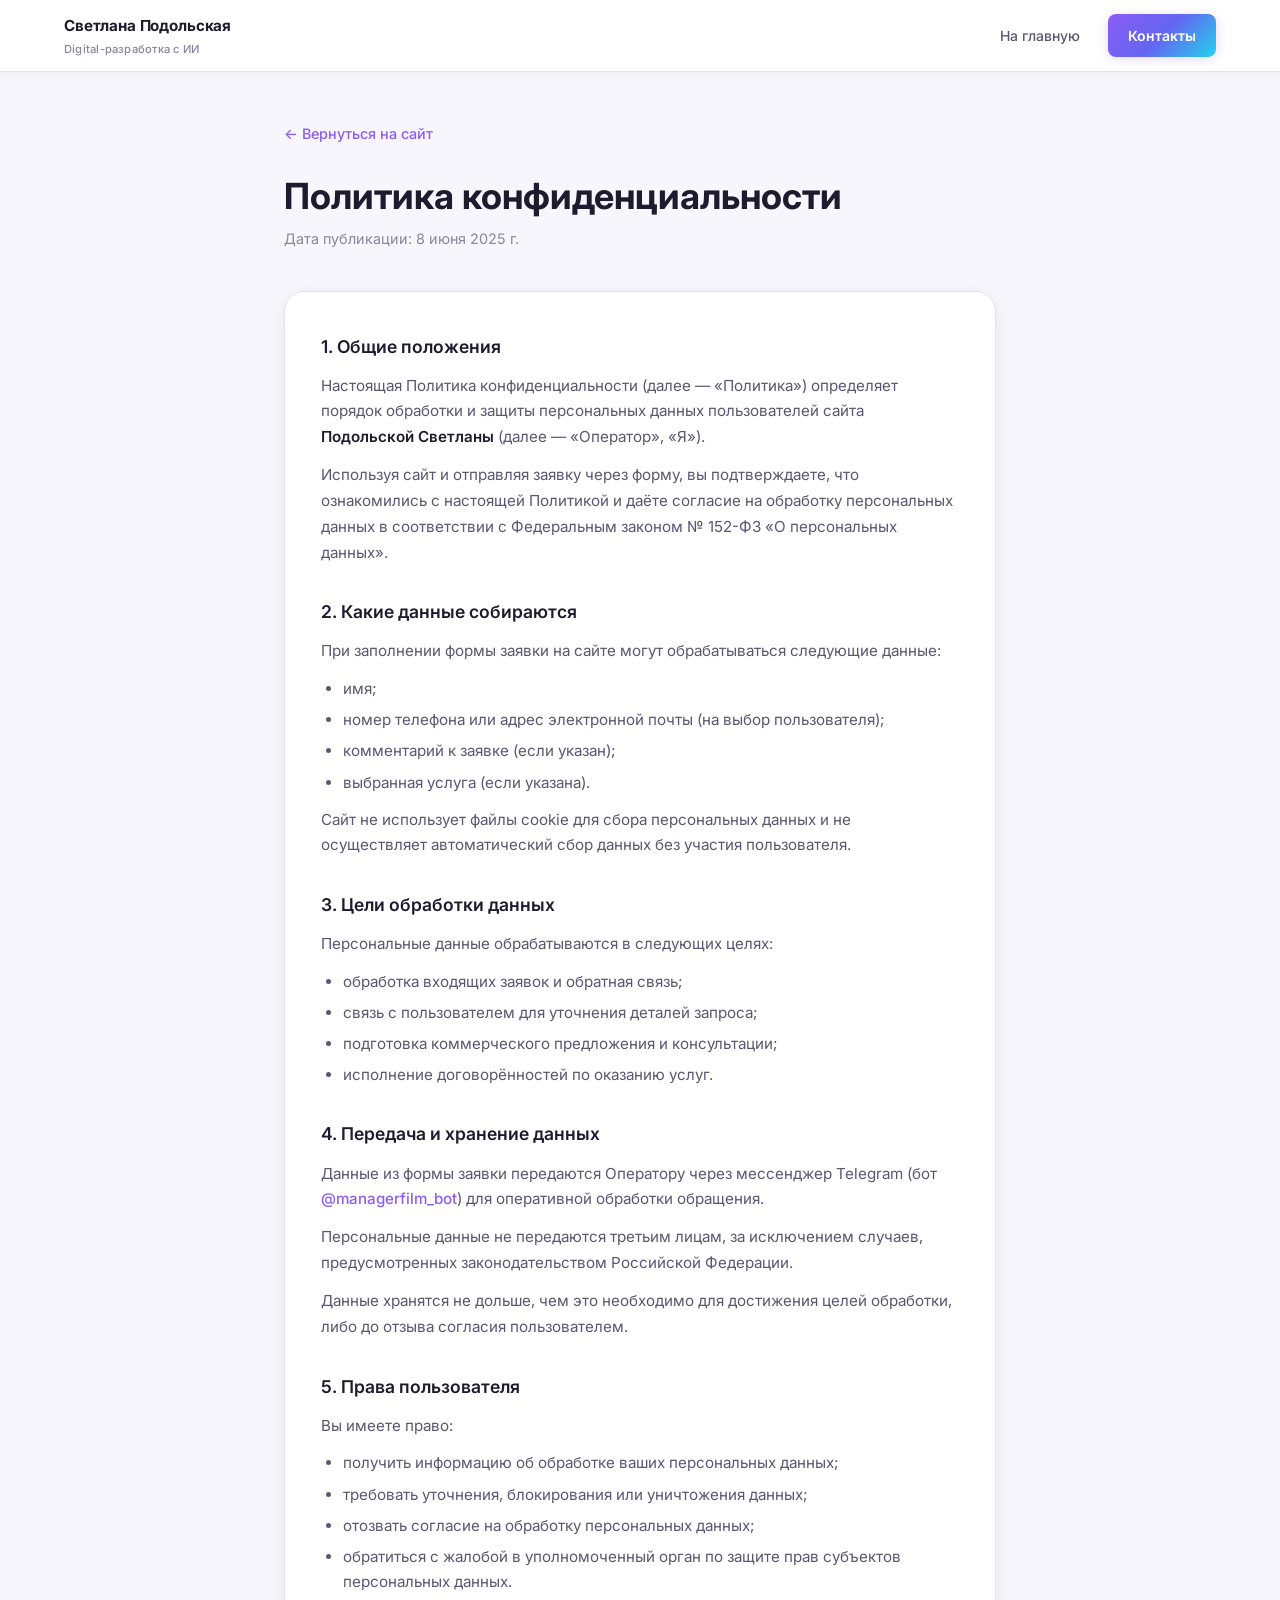
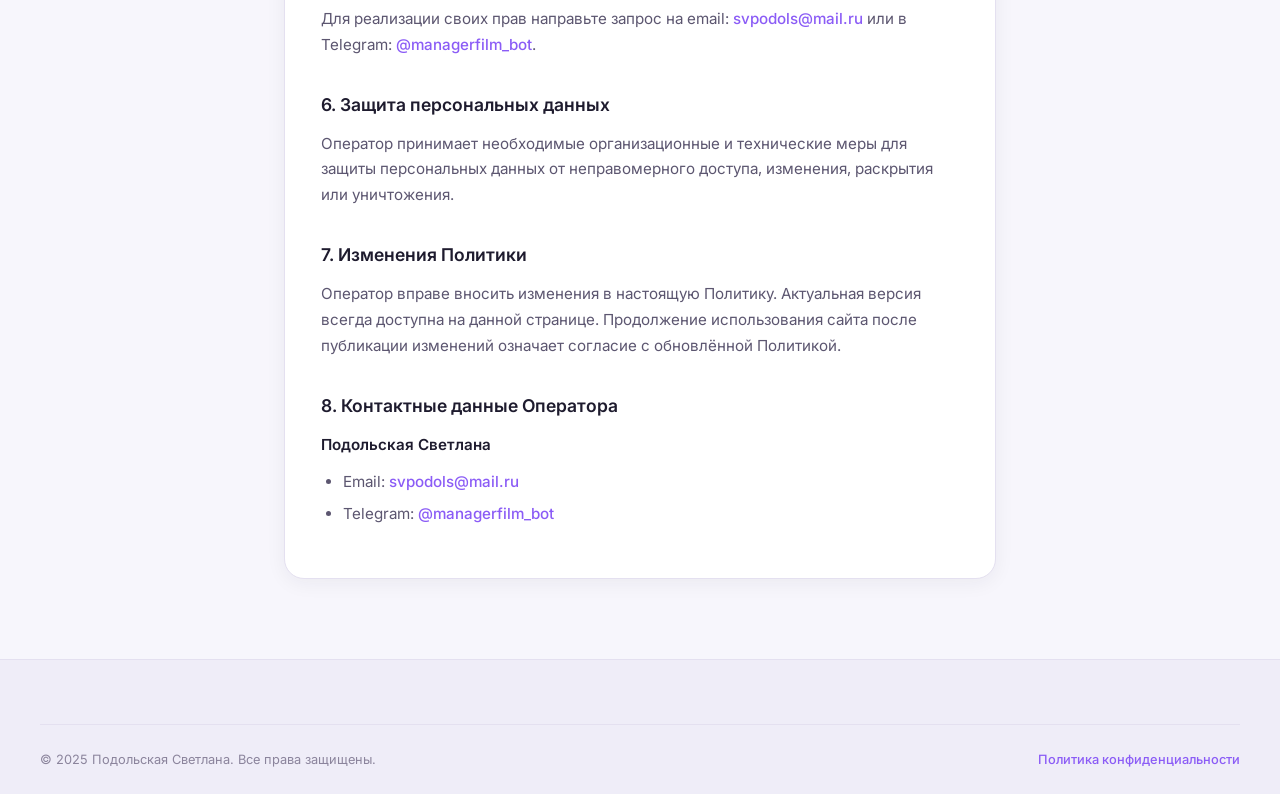
==== privacy.html @ efb9f247 "политика конфиденциальности" ====
<!DOCTYPE html>
<html lang="ru">
<head>
  <meta charset="UTF-8">
  <meta name="viewport" content="width=device-width, initial-scale=1.0">
  <meta name="description" content="Политика конфиденциальности — Подольская Светлана">
  <title>Политика конфиденциальности — Светлана Подольская</title>
  <link rel="preconnect" href="https://fonts.googleapis.com">
  <link rel="preconnect" href="https://fonts.gstatic.com" crossorigin>
  <link href="https://fonts.googleapis.com/css2?family=Inter:wght@400;500;600;700&display=swap" rel="stylesheet">
  <link rel="stylesheet" href="styles.css">
</head>
<body>

  <header class="header">
    <div class="container header__inner">
      <a href="index.html" class="logo">
        <span class="logo__name">Светлана Подольская</span>
        <span class="logo__role">Digital-разработка с ИИ</span>
      </a>
      <nav class="nav">
        <a href="index.html" class="nav__link">На главную</a>
        <a href="index.html#contact" class="nav__link nav__link--cta">Контакты</a>
      </nav>
    </div>
  </header>

  <main class="legal">
    <div class="container legal__inner">
      <a href="index.html" class="legal__back">← Вернуться на сайт</a>

      <h1 class="legal__title">Политика конфиденциальности</h1>
      <p class="legal__updated">Дата публикации: 8 июня 2025 г.</p>

      <div class="legal__content">
        <section class="legal__section">
          <h2>1. Общие положения</h2>
          <p>
            Настоящая Политика конфиденциальности (далее — «Политика») определяет порядок обработки
            и защиты персональных данных пользователей сайта <strong>Подольской Светланы</strong>
            (далее — «Оператор», «Я»).
          </p>
          <p>
            Используя сайт и отправляя заявку через форму, вы подтверждаете, что ознакомились
            с настоящей Политикой и даёте согласие на обработку персональных данных
            в соответствии с Федеральным законом № 152-ФЗ «О персональных данных».
          </p>
        </section>

        <section class="legal__section">
          <h2>2. Какие данные собираются</h2>
          <p>При заполнении формы заявки на сайте могут обрабатываться следующие данные:</p>
          <ul>
            <li>имя;</li>
            <li>номер телефона или адрес электронной почты (на выбор пользователя);</li>
            <li>комментарий к заявке (если указан);</li>
            <li>выбранная услуга (если указана).</li>
          </ul>
          <p>
            Сайт не использует файлы cookie для сбора персональных данных и не осуществляет
            автоматический сбор данных без участия пользователя.
          </p>
        </section>

        <section class="legal__section">
          <h2>3. Цели обработки данных</h2>
          <p>Персональные данные обрабатываются в следующих целях:</p>
          <ul>
            <li>обработка входящих заявок и обратная связь;</li>
            <li>связь с пользователем для уточнения деталей запроса;</li>
            <li>подготовка коммерческого предложения и консультации;</li>
            <li>исполнение договорённостей по оказанию услуг.</li>
          </ul>
        </section>

        <section class="legal__section">
          <h2>4. Передача и хранение данных</h2>
          <p>
            Данные из формы заявки передаются Оператору через мессенджер Telegram
            (бот <a href="https://t.me/managerfilm_bot" target="_blank" rel="noopener">@managerfilm_bot</a>)
            для оперативной обработки обращения.
          </p>
          <p>
            Персональные данные не передаются третьим лицам, за исключением случаев,
            предусмотренных законодательством Российской Федерации.
          </p>
          <p>
            Данные хранятся не дольше, чем это необходимо для достижения целей обработки,
            либо до отзыва согласия пользователем.
          </p>
        </section>

        <section class="legal__section">
          <h2>5. Права пользователя</h2>
          <p>Вы имеете право:</p>
          <ul>
            <li>получить информацию об обработке ваших персональных данных;</li>
            <li>требовать уточнения, блокирования или уничтожения данных;</li>
            <li>отозвать согласие на обработку персональных данных;</li>
            <li>обратиться с жалобой в уполномоченный орган по защите прав субъектов персональных данных.</li>
          </ul>
          <p>
            Для реализации своих прав направьте запрос на email:
            <a href="mailto:svpodols@mail.ru">svpodols@mail.ru</a>
            или в Telegram: <a href="https://t.me/managerfilm_bot" target="_blank" rel="noopener">@managerfilm_bot</a>.
          </p>
        </section>

        <section class="legal__section">
          <h2>6. Защита персональных данных</h2>
          <p>
            Оператор принимает необходимые организационные и технические меры для защиты
            персональных данных от неправомерного доступа, изменения, раскрытия или уничтожения.
          </p>
        </section>

        <section class="legal__section">
          <h2>7. Изменения Политики</h2>
          <p>
            Оператор вправе вносить изменения в настоящую Политику. Актуальная версия
            всегда доступна на данной странице. Продолжение использования сайта после
            публикации изменений означает согласие с обновлённой Политикой.
          </p>
        </section>

        <section class="legal__section">
          <h2>8. Контактные данные Оператора</h2>
          <p><strong>Подольская Светлана</strong></p>
          <ul>
            <li>Email: <a href="mailto:svpodols@mail.ru">svpodols@mail.ru</a></li>
            <li>Telegram: <a href="https://t.me/managerfilm_bot" target="_blank" rel="noopener">@managerfilm_bot</a></li>
          </ul>
        </section>
      </div>
    </div>
  </main>

  <footer class="footer">
    <div class="container footer__bottom">
      <p class="footer__copy">© 2025 Подольская Светлана. Все права защищены.</p>
      <a href="privacy.html" class="footer__legal-link">Политика конфиденциальности</a>
    </div>
  </footer>

</body>
</html>
---- styles.css ----
/* ===== Variables — светлая AI-тема ===== */
:root {
  --color-bg: #f7f6fc;
  --color-bg-alt: #efedf8;
  --color-surface: #ffffff;
  --color-surface-hover: #f5f3ff;
  --color-border: #e4e0f0;
  --color-border-accent: rgba(139, 92, 246, 0.35);

  --color-text: #1e1b2e;
  --color-text-muted: #5c5670;
  --color-text-dim: #8b849c;

  --color-accent: #7c3aed;
  --color-accent-light: #8b5cf6;
  --color-accent-glow: rgba(124, 58, 237, 0.2);
  --color-cyan: #0891b2;
  --color-cyan-glow: rgba(8, 145, 178, 0.12);

  --gradient-primary: linear-gradient(135deg, #8b5cf6 0%, #6366f1 50%, #22d3ee 100%);
  --gradient-text: linear-gradient(135deg, #7c3aed 0%, #6366f1 50%, #0891b2 100%);
  --gradient-surface: linear-gradient(135deg, rgba(139, 92, 246, 0.06) 0%, rgba(34, 211, 238, 0.04) 100%);

  --font-sans: 'Inter', system-ui, -apple-system, sans-serif;

  --radius-sm: 8px;
  --radius-md: 12px;
  --radius-lg: 20px;
  --radius-xl: 24px;

  --shadow-glow: 0 8px 32px rgba(124, 58, 237, 0.1);
  --shadow-card: 0 4px 20px rgba(30, 27, 46, 0.06);

  --transition: 0.25s ease;
  --header-h: 72px;
}

/* ===== Reset ===== */
*,
*::before,
*::after {
  box-sizing: border-box;
  margin: 0;
  padding: 0;
}

html {
  scroll-behavior: smooth;
}

body {
  font-family: var(--font-sans);
  font-size: 16px;
  line-height: 1.65;
  color: var(--color-text);
  background-color: var(--color-bg);
  -webkit-font-smoothing: antialiased;
}

a {
  color: inherit;
  text-decoration: none;
}

ul, ol {
  list-style: none;
}

strong {
  font-weight: 600;
  color: var(--color-text);
}

img {
  max-width: 100%;
  display: block;
}

.container {
  width: 100%;
  max-width: 1200px;
  margin: 0 auto;
  padding: 0 24px;
}

/* ===== Utilities ===== */
.gradient-text {
  background: var(--gradient-text);
  -webkit-background-clip: text;
  -webkit-text-fill-color: transparent;
  background-clip: text;
}

.section__cta-center {
  text-align: center;
  margin-top: 40px;
}

/* ===== Typography ===== */
.section__label {
  display: inline-block;
  font-size: 0.75rem;
  font-weight: 600;
  letter-spacing: 0.1em;
  text-transform: uppercase;
  color: var(--color-accent-light);
  margin-bottom: 12px;
}

.section__title {
  font-size: clamp(1.75rem, 4vw, 2.5rem);
  font-weight: 700;
  line-height: 1.2;
  letter-spacing: -0.02em;
  color: var(--color-text);
  margin-bottom: 16px;
}

.section__subtitle {
  font-size: 1.05rem;
  color: var(--color-text-muted);
  max-width: 600px;
  line-height: 1.7;
}

.section__header {
  margin-bottom: 56px;
}

.section__header--center {
  text-align: center;
}

.section__header--center .section__subtitle {
  margin: 0 auto;
}

.section {
  padding: 100px 0;
  position: relative;
}

/* ===== Buttons ===== */
.btn {
  display: inline-flex;
  align-items: center;
  justify-content: center;
  padding: 14px 28px;
  font-size: 0.95rem;
  font-weight: 600;
  border-radius: var(--radius-sm);
  border: 1px solid transparent;
  cursor: pointer;
  transition: all var(--transition);
  white-space: nowrap;
}

.btn--primary {
  background: var(--gradient-primary);
  color: #fff;
  border-color: transparent;
  box-shadow: 0 4px 20px var(--color-accent-glow);
}

.btn--primary:hover {
  transform: translateY(-2px);
  box-shadow: 0 8px 32px var(--color-accent-glow);
}

.btn--ghost {
  background: var(--color-surface);
  color: var(--color-text);
  border-color: var(--color-border);
}

.btn--ghost:hover {
  border-color: var(--color-accent);
  color: var(--color-accent-light);
  background: var(--color-surface-hover);
}

.btn--outline {
  background: transparent;
  color: var(--color-accent-light);
  border-color: var(--color-border-accent);
}

.btn--outline:hover {
  background: rgba(139, 92, 246, 0.1);
  border-color: var(--color-accent);
}

.btn--sm {
  padding: 10px 20px;
  font-size: 0.875rem;
}

.btn--full {
  width: 100%;
  margin-top: 20px;
}

/* ===== Header ===== */
.header {
  position: fixed;
  top: 0;
  left: 0;
  right: 0;
  z-index: 100;
  height: var(--header-h);
  background: rgba(255, 255, 255, 0.92);
  backdrop-filter: blur(16px);
  border-bottom: 1px solid var(--color-border);
  box-shadow: 0 1px 12px rgba(30, 27, 46, 0.04);
}

.header__inner {
  display: flex;
  align-items: center;
  justify-content: space-between;
  height: 100%;
}

.logo {
  display: flex;
  flex-direction: column;
  gap: 2px;
}

.logo__name {
  font-size: 0.95rem;
  font-weight: 700;
  color: var(--color-text);
  letter-spacing: -0.01em;
}

.logo__role {
  font-size: 0.7rem;
  font-weight: 500;
  color: var(--color-text-dim);
  letter-spacing: 0.02em;
}

.nav {
  display: flex;
  align-items: center;
  gap: 28px;
}

.nav__link {
  font-size: 0.875rem;
  font-weight: 500;
  color: var(--color-text-muted);
  transition: color var(--transition);
}

.nav__link:hover {
  color: var(--color-text);
}

.nav__link--cta {
  padding: 10px 20px;
  background: var(--gradient-primary);
  color: #fff !important;
  border-radius: var(--radius-sm);
  font-weight: 600;
  box-shadow: 0 2px 12px var(--color-accent-glow);
}

.nav__link--cta:hover {
  transform: translateY(-1px);
  box-shadow: 0 4px 20px var(--color-accent-glow);
}

.burger {
  display: none;
  flex-direction: column;
  gap: 5px;
  background: none;
  border: none;
  cursor: pointer;
  padding: 4px;
}

.burger span {
  display: block;
  width: 22px;
  height: 2px;
  background-color: var(--color-text);
  border-radius: 2px;
}

/* ===== Hero ===== */
.hero {
  padding: calc(var(--header-h) + 80px) 0 48px;
  position: relative;
  overflow: hidden;
}

.hero__glow {
  position: absolute;
  border-radius: 50%;
  filter: blur(100px);
  pointer-events: none;
}

.hero__glow--1 {
  width: 500px;
  height: 500px;
  background: var(--color-accent-glow);
  top: -100px;
  right: -100px;
  opacity: 0.35;
}

.hero__glow--2 {
  width: 400px;
  height: 400px;
  background: var(--color-cyan-glow);
  bottom: 0;
  left: -150px;
  opacity: 0.25;
}

.hero__inner {
  display: grid;
  grid-template-columns: 1.1fr 0.9fr;
  gap: 64px;
  align-items: center;
  position: relative;
  z-index: 1;
}

.hero__badge {
  display: inline-block;
  padding: 6px 16px;
  background: rgba(139, 92, 246, 0.1);
  border: 1px solid var(--color-border-accent);
  color: var(--color-accent-light);
  font-size: 0.8rem;
  font-weight: 600;
  letter-spacing: 0.04em;
  border-radius: 100px;
  margin-bottom: 28px;
}

.hero__title {
  font-size: clamp(2rem, 5vw, 3rem);
  font-weight: 800;
  line-height: 1.15;
  letter-spacing: -0.03em;
  margin-bottom: 24px;
}

.hero__text {
  font-size: 1.05rem;
  color: var(--color-text-muted);
  margin-bottom: 16px;
  max-width: 540px;
  line-height: 1.7;
}

.hero__sub {
  font-size: 0.95rem;
  color: var(--color-text-dim);
  margin-bottom: 36px;
  max-width: 520px;
  line-height: 1.7;
}

.hero__actions {
  display: flex;
  flex-wrap: wrap;
  gap: 14px;
  margin-bottom: 48px;
}

.hero__stats {
  display: flex;
  gap: 40px;
  flex-wrap: wrap;
}

.stat__num {
  display: block;
  font-size: 1.75rem;
  font-weight: 800;
  letter-spacing: -0.02em;
  background: var(--gradient-text);
  -webkit-background-clip: text;
  -webkit-text-fill-color: transparent;
  background-clip: text;
  line-height: 1.2;
}

.stat__label {
  display: block;
  font-size: 0.8rem;
  color: var(--color-text-dim);
  margin-top: 4px;
}

/* AI Card */
.hero__visual {
  display: flex;
  justify-content: center;
}

.ai-card {
  width: 100%;
  max-width: 380px;
  background: var(--color-surface);
  border: 1px solid var(--color-border);
  border-radius: var(--radius-xl);
  padding: 24px;
  box-shadow: var(--shadow-glow), var(--shadow-card);
  backdrop-filter: blur(12px);
}

.ai-card__header {
  display: flex;
  align-items: center;
  gap: 10px;
  margin-bottom: 20px;
  font-size: 0.75rem;
  color: var(--color-text-dim);
}

.ai-card__dot {
  width: 8px;
  height: 8px;
  background: #22c55e;
  border-radius: 50%;
  box-shadow: 0 0 8px rgba(34, 197, 94, 0.6);
  flex-shrink: 0;
}

.ai-card__status {
  color: var(--color-cyan);
  font-weight: 500;
}

.ai-card__version {
  margin-left: auto;
  font-family: monospace;
}

.ai-card__grid {
  display: grid;
  grid-template-columns: 1fr 1fr;
  gap: 12px;
}

.ai-chip {
  background: rgba(139, 92, 246, 0.06);
  border: 1px solid var(--color-border);
  border-radius: var(--radius-md);
  padding: 14px;
  transition: border-color var(--transition);
}

.ai-chip:hover {
  border-color: var(--color-border-accent);
}

.ai-chip__label {
  display: block;
  font-size: 0.7rem;
  font-weight: 600;
  color: var(--color-accent-light);
  text-transform: uppercase;
  letter-spacing: 0.05em;
  margin-bottom: 4px;
}

.ai-chip__value {
  display: block;
  font-size: 0.85rem;
  color: var(--color-text-muted);
}

/* Trust bar */
.trust-bar {
  display: flex;
  flex-wrap: wrap;
  justify-content: center;
  gap: 12px 24px;
  margin-top: 64px;
  padding: 20px 0;
  border-top: 1px solid var(--color-border);
  position: relative;
  z-index: 1;
}

.trust-bar__item {
  font-size: 0.85rem;
  font-weight: 500;
  color: var(--color-text-dim);
  padding-left: 18px;
  position: relative;
}

.trust-bar__item::before {
  content: '✓';
  position: absolute;
  left: 0;
  color: var(--color-accent-light);
  font-size: 0.75rem;
}

/* ===== Services ===== */
.services {
  background: var(--color-bg-alt);
}

.services__grid {
  display: grid;
  grid-template-columns: repeat(3, 1fr);
  gap: 20px;
}

.service-card {
  background: var(--color-surface);
  border: 1px solid var(--color-border);
  border-radius: var(--radius-lg);
  padding: 28px;
  transition: all var(--transition);
}

.service-card:hover {
  background: var(--color-surface-hover);
  border-color: var(--color-border-accent);
  transform: translateY(-4px);
  box-shadow: var(--shadow-glow);
}

.service-card__icon {
  width: 44px;
  height: 44px;
  display: flex;
  align-items: center;
  justify-content: center;
  background: rgba(139, 92, 246, 0.1);
  border-radius: var(--radius-sm);
  color: var(--color-accent-light);
  margin-bottom: 18px;
}

.service-card__title {
  font-size: 1.05rem;
  font-weight: 600;
  margin-bottom: 10px;
}

.service-card__text {
  font-size: 0.9rem;
  color: var(--color-text-muted);
  line-height: 1.65;
  margin-bottom: 16px;
}

.service-card__link {
  font-size: 0.875rem;
  font-weight: 600;
  color: var(--color-accent-light);
  transition: color var(--transition);
}

.service-card__link:hover {
  color: var(--color-cyan);
}

/* ===== Audience ===== */
.audience__grid {
  display: grid;
  grid-template-columns: repeat(2, 1fr);
  gap: 20px;
  margin-bottom: 40px;
}

.audience-card {
  background: var(--color-surface);
  border: 1px solid var(--color-border);
  border-radius: var(--radius-lg);
  padding: 28px;
  transition: border-color var(--transition);
}

.audience-card:hover {
  border-color: var(--color-border-accent);
}

.audience-card__title {
  font-size: 1rem;
  font-weight: 600;
  margin-bottom: 10px;
}

.audience-card__text {
  font-size: 0.9rem;
  color: var(--color-text-muted);
  line-height: 1.65;
}

.audience__cta-text {
  text-align: center;
  font-size: 1.05rem;
  color: var(--color-text-muted);
  max-width: 640px;
  margin: 0 auto;
  line-height: 1.7;
}

/* ===== Catalog ===== */
.catalog {
  background: var(--color-bg-alt);
}

.catalog__grid {
  display: grid;
  grid-template-columns: repeat(auto-fill, minmax(320px, 1fr));
  gap: 20px;
}

.catalog-card {
  position: relative;
  background: var(--color-surface);
  border: 1px solid var(--color-border);
  border-radius: var(--radius-lg);
  padding: 28px;
  display: flex;
  flex-direction: column;
  transition: all var(--transition);
}

.catalog-card:hover {
  border-color: var(--color-border-accent);
  box-shadow: var(--shadow-glow);
}

.catalog-card--hit {
  border-color: rgba(139, 92, 246, 0.25);
  background: var(--gradient-surface);
}

.catalog-card__badge {
  position: absolute;
  top: 16px;
  right: 16px;
  padding: 4px 10px;
  background: var(--gradient-primary);
  color: #fff;
  font-size: 0.7rem;
  font-weight: 700;
  border-radius: 100px;
  text-transform: uppercase;
  letter-spacing: 0.04em;
}

.catalog-card__tag {
  display: inline-block;
  align-self: flex-start;
  padding: 4px 12px;
  background: rgba(139, 92, 246, 0.1);
  color: var(--color-accent-light);
  font-size: 0.7rem;
  font-weight: 600;
  letter-spacing: 0.06em;
  text-transform: uppercase;
  border-radius: 100px;
  margin-bottom: 14px;
}

.catalog-card__title {
  font-size: 1.1rem;
  font-weight: 600;
  margin-bottom: 10px;
  line-height: 1.35;
}

.catalog-card__text {
  font-size: 0.9rem;
  color: var(--color-text-muted);
  line-height: 1.65;
  margin-bottom: 16px;
}

.catalog-card__list {
  margin-bottom: 16px;
  flex-grow: 1;
}

.catalog-card__list li {
  font-size: 0.85rem;
  color: var(--color-text-dim);
  padding: 4px 0 4px 16px;
  position: relative;
}

.catalog-card__list li::before {
  content: '·';
  position: absolute;
  left: 0;
  color: var(--color-accent-light);
  font-weight: 700;
}

.catalog-card__result {
  font-size: 0.85rem;
  color: var(--color-text-muted);
  margin-bottom: 20px;
  padding-top: 14px;
  border-top: 1px solid var(--color-border);
}

.catalog-card__result strong {
  color: var(--color-accent-light);
}

/* ===== Bots ===== */
.bots__inner {
  display: grid;
  grid-template-columns: 1.2fr 0.8fr;
  gap: 48px;
  align-items: start;
  background: var(--gradient-surface);
  border: 1px solid var(--color-border-accent);
  border-radius: var(--radius-xl);
  padding: 48px;
}

.bots__text {
  color: var(--color-text-muted);
  margin-bottom: 24px;
  line-height: 1.7;
}

.bots__subtitle {
  font-size: 0.95rem;
  font-weight: 600;
  margin-bottom: 14px;
}

.bots__list li {
  font-size: 0.9rem;
  color: var(--color-text-muted);
  padding: 6px 0 6px 20px;
  position: relative;
}

.bots__list li::before {
  content: '→';
  position: absolute;
  left: 0;
  color: var(--color-accent-light);
}

.bots__content .btn {
  margin-top: 28px;
}

.bots__card {
  background: var(--color-surface);
  border: 1px solid var(--color-border);
  border-radius: var(--radius-lg);
  padding: 32px;
}

.bots__card-title {
  font-size: 1rem;
  font-weight: 600;
  margin-bottom: 20px;
}

.bots__includes li {
  font-size: 0.9rem;
  color: var(--color-text-muted);
  padding: 8px 0 8px 28px;
  position: relative;
  border-bottom: 1px solid var(--color-border);
}

.bots__includes li:last-child {
  border-bottom: none;
}

.bots__includes li::before {
  content: '✓';
  position: absolute;
  left: 0;
  color: var(--color-cyan);
  font-weight: 700;
  font-size: 0.85rem;
}

/* ===== Process ===== */
.process {
  background: var(--color-bg-alt);
}

.process__grid {
  display: grid;
  grid-template-columns: repeat(5, 1fr);
  gap: 16px;
}

.process-step {
  background: var(--color-surface);
  border: 1px solid var(--color-border);
  border-radius: var(--radius-lg);
  padding: 24px 20px;
  transition: border-color var(--transition);
}

.process-step:hover {
  border-color: var(--color-border-accent);
}

.process-step__num {
  display: block;
  font-size: 2rem;
  font-weight: 800;
  background: var(--gradient-text);
  -webkit-background-clip: text;
  -webkit-text-fill-color: transparent;
  background-clip: text;
  line-height: 1;
  margin-bottom: 14px;
  opacity: 0.7;
}

.process-step__title {
  font-size: 0.95rem;
  font-weight: 600;
  margin-bottom: 8px;
  line-height: 1.35;
}

.process-step__text {
  font-size: 0.8rem;
  color: var(--color-text-muted);
  line-height: 1.6;
}

/* ===== Advantages ===== */
.advantages__grid {
  display: grid;
  grid-template-columns: repeat(3, 1fr);
  gap: 20px;
}

.advantage-card {
  background: var(--color-surface);
  border: 1px solid var(--color-border);
  border-radius: var(--radius-lg);
  padding: 28px;
  transition: all var(--transition);
}

.advantage-card:hover {
  border-color: var(--color-border-accent);
  transform: translateY(-2px);
}

.advantage-card__title {
  font-size: 1rem;
  font-weight: 600;
  margin-bottom: 10px;
}

.advantage-card__text {
  font-size: 0.9rem;
  color: var(--color-text-muted);
  line-height: 1.65;
}

/* ===== About ===== */
.about {
  background: var(--color-bg-alt);
}

.about__inner {
  display: grid;
  grid-template-columns: 1.2fr 0.8fr;
  gap: 64px;
  align-items: start;
}

.about__role {
  font-size: 1rem;
  color: var(--color-accent-light);
  font-weight: 500;
  margin-bottom: 20px;
}

.about__text {
  font-size: 0.95rem;
  color: var(--color-text-muted);
  margin-bottom: 16px;
  line-height: 1.7;
}

.about__content .btn {
  margin-top: 12px;
}

.about__tags {
  display: flex;
  flex-direction: column;
  gap: 10px;
}

.about__tags li {
  font-size: 0.9rem;
  color: var(--color-text-muted);
  padding: 14px 18px;
  background: var(--color-surface);
  border: 1px solid var(--color-border);
  border-radius: var(--radius-sm);
  padding-left: 36px;
  position: relative;
  transition: border-color var(--transition);
}

.about__tags li:hover {
  border-color: var(--color-border-accent);
}

.about__tags li::before {
  content: '✦';
  position: absolute;
  left: 14px;
  color: var(--color-accent-light);
  font-size: 0.75rem;
}

/* ===== Projects ===== */
.projects__grid {
  display: grid;
  grid-template-columns: repeat(3, 1fr);
  gap: 20px;
}

.project-card {
  background: var(--color-surface);
  border: 1px solid var(--color-border);
  border-radius: var(--radius-lg);
  padding: 28px;
  display: flex;
  flex-direction: column;
  transition: all var(--transition);
  position: relative;
  overflow: hidden;
}

.project-card:hover {
  border-color: var(--color-border-accent);
  box-shadow: var(--shadow-glow);
}

.project-card__num {
  font-size: 3rem;
  font-weight: 800;
  color: rgba(139, 92, 246, 0.12);
  line-height: 1;
  margin-bottom: -12px;
  letter-spacing: -0.04em;
}

.project-card__tag {
  display: inline-block;
  align-self: flex-start;
  padding: 4px 12px;
  background: rgba(139, 92, 246, 0.1);
  color: var(--color-accent-light);
  font-size: 0.7rem;
  font-weight: 600;
  letter-spacing: 0.06em;
  text-transform: uppercase;
  border-radius: 100px;
  margin-bottom: 14px;
}

.project-card__title {
  font-size: 1.05rem;
  font-weight: 600;
  margin-bottom: 10px;
  line-height: 1.35;
}

.project-card__text {
  font-size: 0.875rem;
  color: var(--color-text-muted);
  line-height: 1.65;
  margin-bottom: 16px;
  flex-grow: 1;
}

.project-card__features {
  border-top: 1px solid var(--color-border);
  padding-top: 14px;
}

.project-card__features li {
  font-size: 0.8rem;
  color: var(--color-text-dim);
  padding: 3px 0 3px 14px;
  position: relative;
}

.project-card__features li::before {
  content: '·';
  position: absolute;
  left: 0;
  color: var(--color-accent-light);
}

/* ===== FAQ ===== */
.faq {
  background: var(--color-bg-alt);
}

.faq__list {
  max-width: 720px;
  margin: 0 auto;
  display: flex;
  flex-direction: column;
  gap: 12px;
}

.faq-item {
  background: var(--color-surface);
  border: 1px solid var(--color-border);
  border-radius: var(--radius-md);
  overflow: hidden;
  transition: border-color var(--transition);
}

.faq-item[open] {
  border-color: var(--color-border-accent);
}

.faq-item__question {
  padding: 20px 24px;
  font-size: 0.95rem;
  font-weight: 600;
  cursor: pointer;
  list-style: none;
  display: flex;
  align-items: center;
  justify-content: space-between;
  gap: 16px;
  user-select: none;
}

.faq-item__question::-webkit-details-marker {
  display: none;
}

.faq-item__question::after {
  content: '+';
  font-size: 1.25rem;
  font-weight: 400;
  color: var(--color-accent-light);
  flex-shrink: 0;
  transition: transform var(--transition);
}

.faq-item[open] .faq-item__question::after {
  transform: rotate(45deg);
}

.faq-item__answer {
  padding: 0 24px 20px;
  font-size: 0.9rem;
  color: var(--color-text-muted);
  line-height: 1.65;
}

/* ===== Stats bar ===== */
.stats-bar {
  padding: 60px 0;
  border-top: 1px solid var(--color-border);
  border-bottom: 1px solid var(--color-border);
}

.stats-bar__grid {
  display: grid;
  grid-template-columns: repeat(4, 1fr);
  gap: 24px;
  text-align: center;
}

.stats-bar__num {
  display: block;
  font-size: 2rem;
  font-weight: 800;
  background: var(--gradient-text);
  -webkit-background-clip: text;
  -webkit-text-fill-color: transparent;
  background-clip: text;
  line-height: 1.2;
}

.stats-bar__label {
  display: block;
  font-size: 0.8rem;
  color: var(--color-text-dim);
  margin-top: 6px;
}

/* ===== Contact ===== */
.contact__inner {
  display: grid;
  grid-template-columns: 1fr 1fr;
  gap: 48px;
  align-items: start;
}

.contact__text {
  color: var(--color-text-muted);
  margin-bottom: 32px;
  line-height: 1.7;
}

.contact__list {
  display: flex;
  flex-direction: column;
  gap: 14px;
}

.contact__item {
  display: flex;
  align-items: center;
  gap: 16px;
  padding: 18px 20px;
  background: var(--color-surface);
  border: 1px solid var(--color-border);
  border-radius: var(--radius-md);
  transition: border-color var(--transition);
}

.contact__item:hover {
  border-color: var(--color-border-accent);
}

.contact__icon {
  font-size: 1.4rem;
  flex-shrink: 0;
}

.contact__label {
  display: block;
  font-size: 0.75rem;
  font-weight: 600;
  color: var(--color-text-dim);
  text-transform: uppercase;
  letter-spacing: 0.05em;
  margin-bottom: 2px;
}

.contact__link {
  font-size: 1rem;
  font-weight: 600;
  color: var(--color-accent-light);
  transition: color var(--transition);
}

.contact__link:hover {
  color: var(--color-cyan);
}

.contact__card {
  background: var(--gradient-surface);
  border: 1px solid var(--color-border-accent);
  border-radius: var(--radius-xl);
  padding: 36px;
}

.contact__card-title {
  font-size: 1.05rem;
  font-weight: 600;
  margin-bottom: 20px;
}

.contact__steps {
  counter-reset: csteps;
  margin-bottom: 20px;
}

.contact__steps li {
  counter-increment: csteps;
  position: relative;
  padding-left: 36px;
  padding-bottom: 14px;
  font-size: 0.9rem;
  color: var(--color-text-muted);
}

.contact__steps li::before {
  content: counter(csteps);
  position: absolute;
  left: 0;
  top: 0;
  width: 24px;
  height: 24px;
  background: var(--gradient-primary);
  color: #fff;
  font-size: 0.75rem;
  font-weight: 700;
  border-radius: 50%;
  display: flex;
  align-items: center;
  justify-content: center;
}

.contact__note {
  font-size: 0.85rem;
  font-weight: 500;
  color: var(--color-accent-light);
  padding-top: 14px;
  border-top: 1px solid var(--color-border);
}

/* ===== Footer ===== */
.footer {
  background: var(--color-bg-alt);
  border-top: 1px solid var(--color-border);
  padding: 64px 0 0;
}

.footer__inner {
  display: grid;
  grid-template-columns: 2fr 1fr 1fr;
  gap: 48px;
  padding-bottom: 48px;
}

.footer__name {
  font-size: 1rem;
  font-weight: 700;
  margin-bottom: 10px;
}

.footer__desc {
  font-size: 0.875rem;
  color: var(--color-text-muted);
  line-height: 1.65;
  max-width: 320px;
}

.footer__nav-title {
  font-size: 0.8rem;
  font-weight: 600;
  color: var(--color-text-dim);
  text-transform: uppercase;
  letter-spacing: 0.06em;
  margin-bottom: 16px;
}

.footer__nav,
.footer__contacts {
  display: flex;
  flex-direction: column;
  gap: 10px;
}

.footer__nav a,
.footer__contacts a {
  font-size: 0.875rem;
  color: var(--color-text-muted);
  transition: color var(--transition);
}

.footer__nav a:hover,
.footer__contacts a:hover {
  color: var(--color-accent-light);
}

.footer__bottom {
  display: flex;
  align-items: center;
  justify-content: space-between;
  flex-wrap: wrap;
  gap: 12px;
  padding: 24px 0;
  border-top: 1px solid var(--color-border);
}

.footer__bottom-links {
  display: flex;
  flex-direction: column;
  align-items: flex-end;
  gap: 6px;
}

.footer__copy,
.footer__made {
  font-size: 0.8rem;
  color: var(--color-text-dim);
}

.footer__legal-link {
  font-size: 0.8rem;
  font-weight: 500;
  color: var(--color-accent-light);
  transition: color var(--transition);
}

.footer__legal-link:hover {
  color: var(--color-accent);
  text-decoration: underline;
}

/* ===== Legal page ===== */
.legal {
  padding: calc(var(--header-h) + 48px) 0 80px;
}

.legal__inner {
  max-width: 760px;
}

.legal__back {
  display: inline-block;
  font-size: 0.9rem;
  font-weight: 500;
  color: var(--color-accent-light);
  margin-bottom: 28px;
  transition: color var(--transition);
}

.legal__back:hover {
  color: var(--color-accent);
}

.legal__title {
  font-size: clamp(1.75rem, 4vw, 2.25rem);
  font-weight: 700;
  line-height: 1.25;
  margin-bottom: 8px;
}

.legal__updated {
  font-size: 0.9rem;
  color: var(--color-text-dim);
  margin-bottom: 40px;
}

.legal__content {
  background: var(--color-surface);
  border: 1px solid var(--color-border);
  border-radius: var(--radius-lg);
  padding: 40px 36px;
  box-shadow: var(--shadow-card);
}

.legal__section {
  margin-bottom: 32px;
}

.legal__section:last-child {
  margin-bottom: 0;
}

.legal__section h2 {
  font-size: 1.1rem;
  font-weight: 600;
  margin-bottom: 12px;
  color: var(--color-text);
}

.legal__section p {
  font-size: 0.95rem;
  color: var(--color-text-muted);
  margin-bottom: 12px;
  line-height: 1.7;
}

.legal__section p:last-child {
  margin-bottom: 0;
}

.legal__section ul {
  list-style: disc;
  padding-left: 22px;
  margin-bottom: 12px;
}

.legal__section li {
  font-size: 0.95rem;
  color: var(--color-text-muted);
  line-height: 1.65;
  margin-bottom: 6px;
}

.legal__section a {
  color: var(--color-accent-light);
  font-weight: 500;
  transition: color var(--transition);
}

.legal__section a:hover {
  color: var(--color-accent);
  text-decoration: underline;
}

.form-checkbox__link {
  color: var(--color-accent-light);
  font-weight: 500;
  text-decoration: underline;
  text-underline-offset: 2px;
}

.form-checkbox__link:hover {
  color: var(--color-accent);
}

/* ===== Modal & Form ===== */
.modal {
  position: fixed;
  inset: 0;
  z-index: 200;
  display: flex;
  align-items: center;
  justify-content: center;
  padding: 24px;
  opacity: 0;
  visibility: hidden;
  transition: opacity var(--transition), visibility var(--transition);
}

.modal--open {
  opacity: 1;
  visibility: visible;
}

.modal__overlay {
  position: absolute;
  inset: 0;
  background: rgba(0, 0, 0, 0.75);
  backdrop-filter: blur(4px);
}

.modal__dialog {
  position: relative;
  width: 100%;
  max-width: 480px;
  max-height: 90vh;
  overflow-y: auto;
  background: var(--color-surface);
  border: 1px solid var(--color-border-accent);
  border-radius: var(--radius-xl);
  padding: 36px 32px;
  box-shadow: var(--shadow-glow), 0 24px 64px rgba(30, 27, 46, 0.12);
  transform: translateY(16px);
  transition: transform var(--transition);
}

.modal--open .modal__dialog {
  transform: translateY(0);
}

.modal__close {
  position: absolute;
  top: 16px;
  right: 16px;
  width: 36px;
  height: 36px;
  display: flex;
  align-items: center;
  justify-content: center;
  background: var(--color-surface);
  border: 1px solid var(--color-border);
  border-radius: var(--radius-sm);
  color: var(--color-text-muted);
  font-size: 1.5rem;
  line-height: 1;
  cursor: pointer;
  transition: all var(--transition);
}

.modal__close:hover {
  color: var(--color-text);
  border-color: var(--color-border-accent);
}

.modal__title {
  font-size: 1.5rem;
  font-weight: 700;
  margin-bottom: 8px;
  padding-right: 40px;
}

.modal__subtitle {
  font-size: 0.9rem;
  color: var(--color-text-muted);
  margin-bottom: 28px;
}

.request-form {
  display: flex;
  flex-direction: column;
  gap: 18px;
}

.form-field {
  display: flex;
  flex-direction: column;
  gap: 8px;
}

.form-field--radio {
  border: none;
  padding: 0;
  margin: 0;
}

.form-field__label,
.form-field legend.form-field__label {
  font-size: 0.8rem;
  font-weight: 600;
  color: var(--color-text-muted);
  text-transform: uppercase;
  letter-spacing: 0.04em;
}

.form-field__input {
  width: 100%;
  padding: 12px 16px;
  font-family: var(--font-sans);
  font-size: 0.95rem;
  color: var(--color-text);
  background: var(--color-surface);
  border: 1px solid var(--color-border);
  border-radius: var(--radius-sm);
  transition: border-color var(--transition);
}

.form-field__input::placeholder {
  color: var(--color-text-dim);
}

.form-field__input:focus {
  outline: none;
  border-color: var(--color-accent);
  box-shadow: 0 0 0 3px rgba(139, 92, 246, 0.15);
}

.form-field__textarea {
  resize: vertical;
  min-height: 80px;
}

.radio-group {
  display: flex;
  gap: 20px;
}

.radio-label {
  display: flex;
  align-items: center;
  gap: 8px;
  font-size: 0.95rem;
  color: var(--color-text-muted);
  cursor: pointer;
}

.radio-label input {
  accent-color: var(--color-accent);
  width: 16px;
  height: 16px;
}

.form-checkbox {
  display: flex;
  align-items: flex-start;
  gap: 10px;
  font-size: 0.85rem;
  color: var(--color-text-muted);
  line-height: 1.5;
  cursor: pointer;
}

.form-checkbox input {
  accent-color: var(--color-accent);
  width: 18px;
  height: 18px;
  margin-top: 2px;
  flex-shrink: 0;
}

.form-message {
  font-size: 0.875rem;
  padding: 12px 16px;
  border-radius: var(--radius-sm);
}

.form-message--error {
  background: rgba(239, 68, 68, 0.08);
  border: 1px solid rgba(239, 68, 68, 0.25);
  color: #dc2626;
}

.form-success {
  text-align: center;
  padding: 20px 0;
}

.form-success__icon {
  width: 64px;
  height: 64px;
  margin: 0 auto 20px;
  display: flex;
  align-items: center;
  justify-content: center;
  background: rgba(34, 197, 94, 0.15);
  border: 1px solid rgba(34, 197, 94, 0.3);
  border-radius: 50%;
  font-size: 1.75rem;
  color: #4ade80;
}

.form-success__title {
  font-size: 1.25rem;
  font-weight: 700;
  margin-bottom: 10px;
}

.form-success__text {
  font-size: 0.95rem;
  color: var(--color-text-muted);
  margin-bottom: 24px;
}

button.btn {
  font-family: var(--font-sans);
}

/* ===== Responsive ===== */
@media (max-width: 1100px) {
  .services__grid {
    grid-template-columns: repeat(2, 1fr);
  }

  .process__grid {
    grid-template-columns: repeat(3, 1fr);
  }
}

@media (max-width: 960px) {
  .hero__inner,
  .about__inner,
  .bots__inner,
  .contact__inner {
    grid-template-columns: 1fr;
    gap: 40px;
  }

  .hero__visual {
    order: -1;
  }

  .ai-card {
    max-width: 100%;
  }

  .advantages__grid,
  .projects__grid {
    grid-template-columns: repeat(2, 1fr);
  }

  .stats-bar__grid {
    grid-template-columns: repeat(2, 1fr);
  }

  .footer__inner {
    grid-template-columns: 1fr 1fr;
  }

  .footer__brand {
    grid-column: 1 / -1;
  }
}

@media (max-width: 768px) {
  .section {
    padding: 72px 0;
  }

  .hero {
    padding-top: calc(var(--header-h) + 48px);
  }

  .nav {
    position: fixed;
    top: var(--header-h);
    left: 0;
    right: 0;
    background: rgba(255, 255, 255, 0.98);
    flex-direction: column;
    align-items: stretch;
    padding: 20px 24px;
    gap: 4px;
    border-bottom: 1px solid var(--color-border);
    transform: translateY(-120%);
    opacity: 0;
    pointer-events: none;
    transition: all var(--transition);
  }

  .nav--open {
    transform: translateY(0);
    opacity: 1;
    pointer-events: all;
  }

  .nav__link {
    padding: 12px 0;
    border-bottom: 1px solid var(--color-border);
  }

  .nav__link--cta {
    text-align: center;
    margin-top: 8px;
    border-bottom: none;
  }

  .burger {
    display: flex;
  }

  .services__grid,
  .audience__grid,
  .advantages__grid,
  .projects__grid,
  .process__grid {
    grid-template-columns: 1fr;
  }

  .hero__stats {
    gap: 24px;
  }

  .trust-bar {
    flex-direction: column;
    align-items: flex-start;
    gap: 10px;
  }

  .bots__inner {
    padding: 28px 24px;
  }

  .footer__inner {
    grid-template-columns: 1fr;
    gap: 32px;
  }

  .footer__bottom {
    flex-direction: column;
    gap: 8px;
    text-align: center;
  }

  .footer__bottom-links {
    align-items: center;
  }

  .legal__content {
    padding: 28px 22px;
  }
}

@media (max-width: 480px) {
  .hero__actions {
    flex-direction: column;
  }

  .hero__actions .btn {
    width: 100%;
  }

  .catalog__grid {
    grid-template-columns: 1fr;
  }

  .ai-card__grid {
    grid-template-columns: 1fr;
  }
}
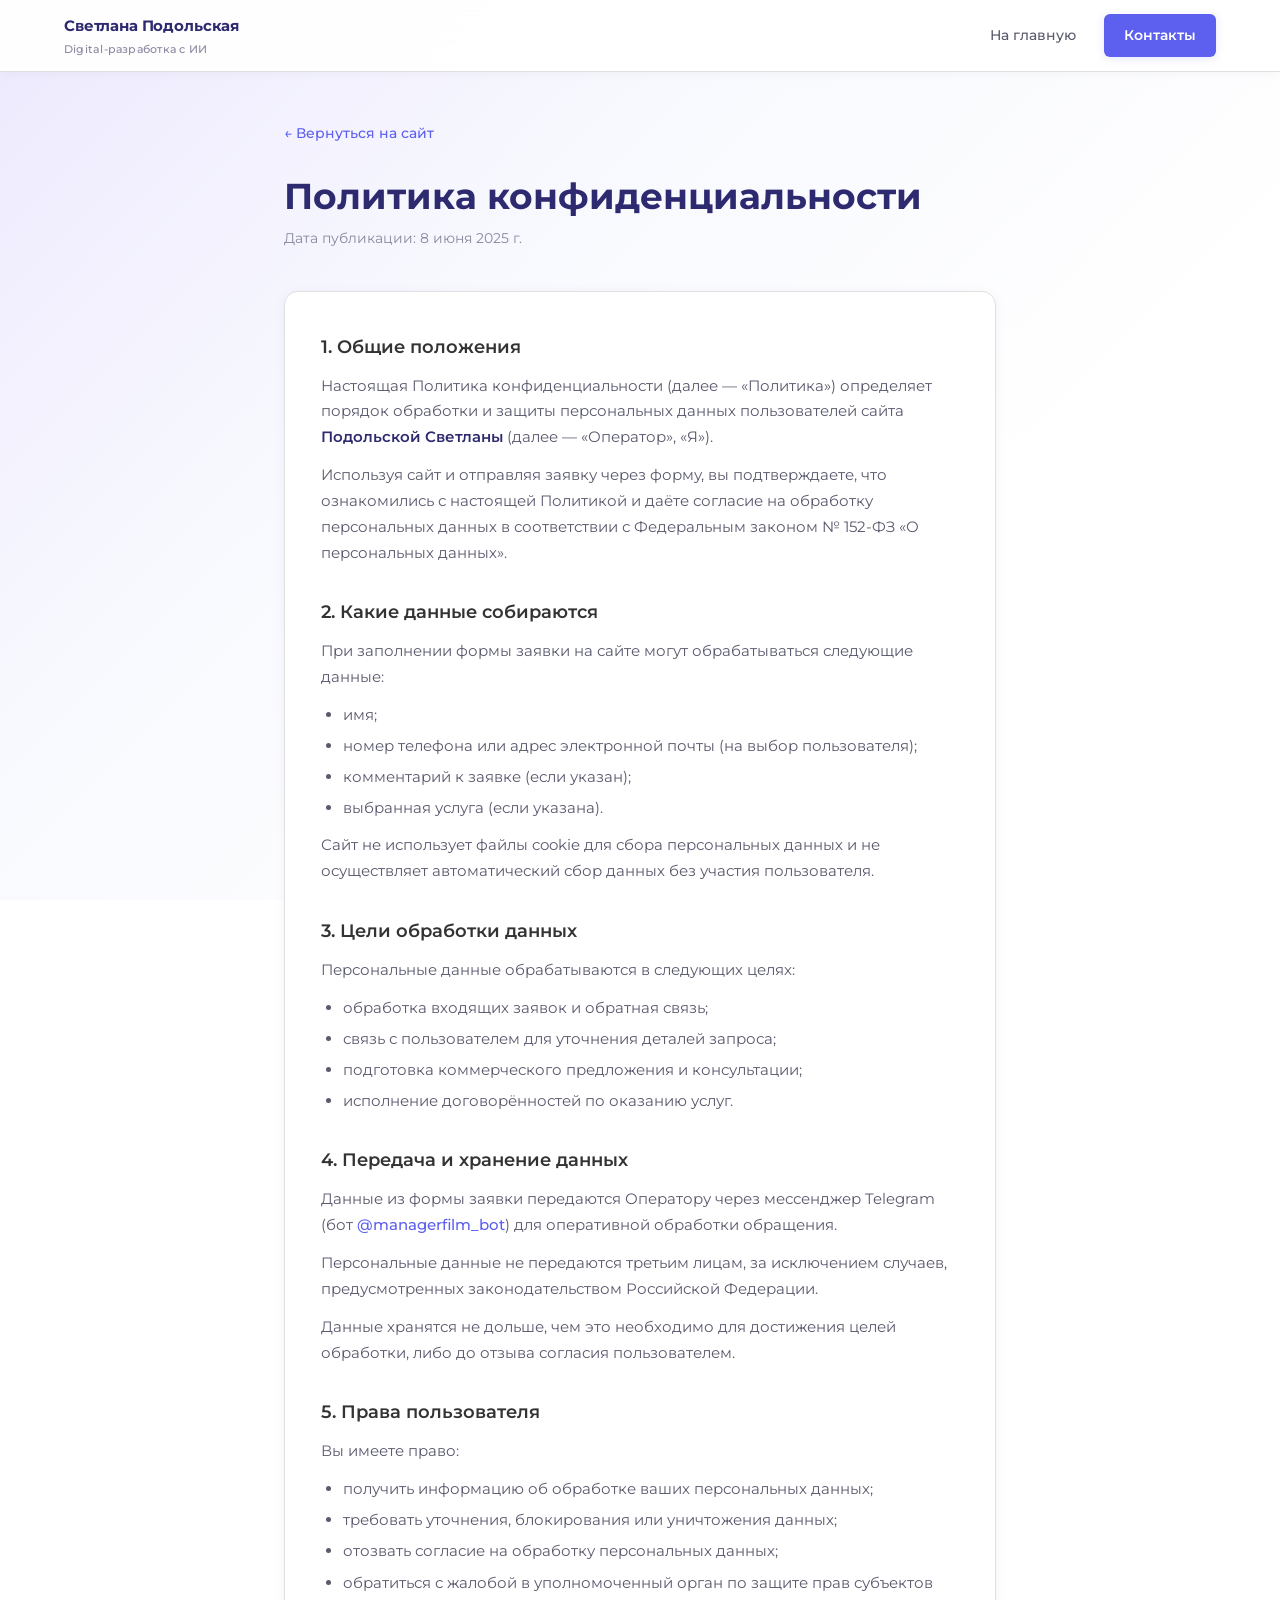
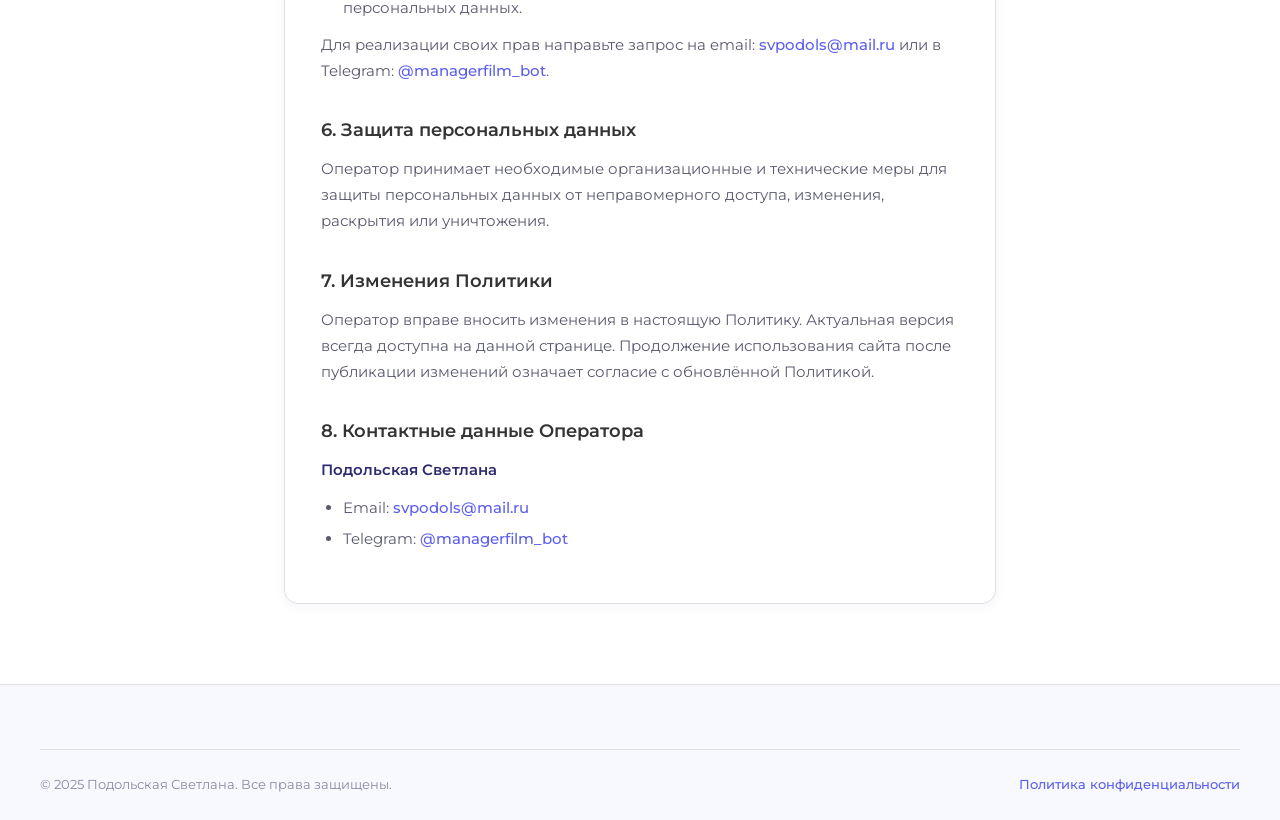
==== commit 72c95cc8: "поменяли цвет и дизайн по референсу" ====
--- a/privacy.html
+++ b/privacy.html
@@ -7,7 +7,7 @@
   <title>Политика конфиденциальности — Светлана Подольская</title>
   <link rel="preconnect" href="https://fonts.googleapis.com">
   <link rel="preconnect" href="https://fonts.gstatic.com" crossorigin>
-  <link href="https://fonts.googleapis.com/css2?family=Inter:wght@400;500;600;700&display=swap" rel="stylesheet">
+  <link href="https://fonts.googleapis.com/css2?family=Montserrat:wght@400;500;600;700&display=swap" rel="stylesheet">
   <link rel="stylesheet" href="styles.css">
 </head>
 <body>
--- a/styles.css
+++ b/styles.css
@@ -1,35 +1,36 @@
-/* ===== Variables — светлая AI-тема ===== */
+/* ===== Variables — стиль презентации (navy + violet) ===== */
 :root {
-  --color-bg: #f7f6fc;
-  --color-bg-alt: #efedf8;
+  --color-navy: #2e2a70;
+  --color-bg: #ffffff;
+  --color-bg-alt: #f8f9fe;
   --color-surface: #ffffff;
-  --color-surface-hover: #f5f3ff;
-  --color-border: #e4e0f0;
-  --color-border-accent: rgba(139, 92, 246, 0.35);
-
-  --color-text: #1e1b2e;
-  --color-text-muted: #5c5670;
-  --color-text-dim: #8b849c;
-
-  --color-accent: #7c3aed;
-  --color-accent-light: #8b5cf6;
-  --color-accent-glow: rgba(124, 58, 237, 0.2);
-  --color-cyan: #0891b2;
-  --color-cyan-glow: rgba(8, 145, 178, 0.12);
-
-  --gradient-primary: linear-gradient(135deg, #8b5cf6 0%, #6366f1 50%, #22d3ee 100%);
-  --gradient-text: linear-gradient(135deg, #7c3aed 0%, #6366f1 50%, #0891b2 100%);
-  --gradient-surface: linear-gradient(135deg, rgba(139, 92, 246, 0.06) 0%, rgba(34, 211, 238, 0.04) 100%);
-
-  --font-sans: 'Inter', system-ui, -apple-system, sans-serif;
-
-  --radius-sm: 8px;
-  --radius-md: 12px;
-  --radius-lg: 20px;
-  --radius-xl: 24px;
-
-  --shadow-glow: 0 8px 32px rgba(124, 58, 237, 0.1);
-  --shadow-card: 0 4px 20px rgba(30, 27, 46, 0.06);
+  --color-surface-hover: #f5f6fd;
+  --color-border: #e0e0e0;
+  --color-border-accent: rgba(93, 95, 239, 0.35);
+
+  --color-text: #333333;
+  --color-text-muted: #5a5a6e;
+  --color-text-dim: #8888a0;
+
+  --color-accent: #5d5fef;
+  --color-accent-light: #5d5fef;
+  --color-accent-dark: #4a4cd9;
+  --color-accent-soft: rgba(93, 95, 239, 0.08);
+  --color-accent-glow: rgba(93, 95, 239, 0.15);
+
+  --gradient-primary: #5d5fef;
+  --gradient-text: #5d5fef;
+  --gradient-surface: linear-gradient(135deg, rgba(93, 95, 239, 0.04) 0%, rgba(255, 255, 255, 0) 100%);
+
+  --font-sans: 'Montserrat', system-ui, -apple-system, sans-serif;
+
+  --radius-sm: 6px;
+  --radius-md: 10px;
+  --radius-lg: 14px;
+  --radius-xl: 18px;
+
+  --shadow-glow: 0 4px 24px rgba(93, 95, 239, 0.08);
+  --shadow-card: 0 2px 12px rgba(46, 42, 112, 0.05);
 
   --transition: 0.25s ease;
   --header-h: 72px;
@@ -53,7 +54,8 @@
   font-size: 16px;
   line-height: 1.65;
   color: var(--color-text);
-  background-color: var(--color-bg);
+  background: linear-gradient(135deg, #ede9fe 0%, #f8f9fe 35%, #ffffff 70%);
+  background-attachment: fixed;
   -webkit-font-smoothing: antialiased;
 }
 
@@ -68,7 +70,7 @@
 
 strong {
   font-weight: 600;
-  color: var(--color-text);
+  color: var(--color-navy);
 }
 
 img {
@@ -84,11 +86,9 @@
 }
 
 /* ===== Utilities ===== */
+.text-accent,
 .gradient-text {
-  background: var(--gradient-text);
-  -webkit-background-clip: text;
-  -webkit-text-fill-color: transparent;
-  background-clip: text;
+  color: var(--color-accent);
 }
 
 .section__cta-center {
@@ -99,20 +99,20 @@
 /* ===== Typography ===== */
 .section__label {
   display: inline-block;
-  font-size: 0.75rem;
-  font-weight: 600;
-  letter-spacing: 0.1em;
+  font-size: 0.8rem;
+  font-weight: 600;
+  letter-spacing: 0.06em;
   text-transform: uppercase;
-  color: var(--color-accent-light);
+  color: var(--color-accent);
   margin-bottom: 12px;
 }
 
 .section__title {
-  font-size: clamp(1.75rem, 4vw, 2.5rem);
+  font-size: clamp(1.6rem, 3.5vw, 2.1rem);
   font-weight: 700;
-  line-height: 1.2;
-  letter-spacing: -0.02em;
-  color: var(--color-text);
+  line-height: 1.25;
+  letter-spacing: -0.01em;
+  color: var(--color-navy);
   margin-bottom: 16px;
 }
 
@@ -156,15 +156,32 @@
 }
 
 .btn--primary {
-  background: var(--gradient-primary);
+  background: var(--color-accent);
   color: #fff;
-  border-color: transparent;
-  box-shadow: 0 4px 20px var(--color-accent-glow);
+  border-color: var(--color-accent);
+  box-shadow: 0 4px 16px var(--color-accent-glow);
 }
 
 .btn--primary:hover {
-  transform: translateY(-2px);
-  box-shadow: 0 8px 32px var(--color-accent-glow);
+  background: var(--color-accent-dark);
+  border-color: var(--color-accent-dark);
+  transform: translateY(-1px);
+  box-shadow: 0 6px 20px var(--color-accent-glow);
+}
+
+.btn--text {
+  padding: 0;
+  background: none;
+  border: none;
+  color: var(--color-accent);
+  font-size: 0.9rem;
+  font-weight: 600;
+  justify-content: flex-start;
+}
+
+.btn--text:hover {
+  color: var(--color-accent-dark);
+  text-decoration: underline;
 }
 
 .btn--ghost {
@@ -230,7 +247,7 @@
 .logo__name {
   font-size: 0.95rem;
   font-weight: 700;
-  color: var(--color-text);
+  color: var(--color-navy);
   letter-spacing: -0.01em;
 }
 
@@ -260,11 +277,11 @@
 
 .nav__link--cta {
   padding: 10px 20px;
-  background: var(--gradient-primary);
+  background: var(--color-accent);
   color: #fff !important;
   border-radius: var(--radius-sm);
   font-weight: 600;
-  box-shadow: 0 2px 12px var(--color-accent-glow);
+  box-shadow: 0 2px 10px var(--color-accent-glow);
 }
 
 .nav__link--cta:hover {
@@ -334,9 +351,9 @@
 .hero__badge {
   display: inline-block;
   padding: 6px 16px;
-  background: rgba(139, 92, 246, 0.1);
-  border: 1px solid var(--color-border-accent);
-  color: var(--color-accent-light);
+  background: var(--color-accent-soft);
+  border: 1px solid var(--color-border);
+  color: var(--color-accent);
   font-size: 0.8rem;
   font-weight: 600;
   letter-spacing: 0.04em;
@@ -345,10 +362,11 @@
 }
 
 .hero__title {
-  font-size: clamp(2rem, 5vw, 3rem);
-  font-weight: 800;
-  line-height: 1.15;
-  letter-spacing: -0.03em;
+  font-size: clamp(2rem, 5vw, 2.75rem);
+  font-weight: 700;
+  line-height: 1.2;
+  letter-spacing: -0.02em;
+  color: var(--color-navy);
   margin-bottom: 24px;
 }
 
@@ -384,12 +402,9 @@
 .stat__num {
   display: block;
   font-size: 1.75rem;
-  font-weight: 800;
+  font-weight: 700;
   letter-spacing: -0.02em;
-  background: var(--gradient-text);
-  -webkit-background-clip: text;
-  -webkit-text-fill-color: transparent;
-  background-clip: text;
+  color: var(--color-accent);
   line-height: 1.2;
 }
 
@@ -411,10 +426,9 @@
   max-width: 380px;
   background: var(--color-surface);
   border: 1px solid var(--color-border);
-  border-radius: var(--radius-xl);
+  border-radius: var(--radius-lg);
   padding: 24px;
-  box-shadow: var(--shadow-glow), var(--shadow-card);
-  backdrop-filter: blur(12px);
+  box-shadow: var(--shadow-card);
 }
 
 .ai-card__header {
@@ -436,7 +450,7 @@
 }
 
 .ai-card__status {
-  color: var(--color-cyan);
+  color: var(--color-accent);
   font-weight: 500;
 }
 
@@ -510,7 +524,88 @@
 
 /* ===== Services ===== */
 .services {
+  background: transparent;
+}
+
+.services-table-wrap {
+  overflow-x: auto;
+  margin-bottom: 48px;
+  background: var(--color-surface);
+  border: 1px solid var(--color-border);
+  border-radius: var(--radius-md);
+}
+
+.services-table {
+  width: 100%;
+  border-collapse: collapse;
+  font-size: 0.95rem;
+}
+
+.services-table th,
+.services-table td {
+  padding: 16px 20px;
+  text-align: left;
+  border: 1px solid var(--color-border);
+  vertical-align: top;
+}
+
+.services-table th {
+  font-weight: 700;
+  color: var(--color-navy);
   background: var(--color-bg-alt);
+  font-size: 0.9rem;
+}
+
+.services-table td {
+  color: var(--color-text-muted);
+  font-weight: 400;
+}
+
+.services-table tbody tr:hover {
+  background: var(--color-accent-soft);
+}
+
+.services-table__price {
+  font-weight: 700;
+  color: var(--color-accent) !important;
+  white-space: nowrap;
+}
+
+.features-grid {
+  display: grid;
+  grid-template-columns: repeat(2, 1fr);
+  gap: 36px 48px;
+}
+
+.feature-item {
+  display: flex;
+  gap: 20px;
+  align-items: flex-start;
+}
+
+.feature-item__icon {
+  flex-shrink: 0;
+  width: 52px;
+  height: 52px;
+  display: flex;
+  align-items: center;
+  justify-content: center;
+  color: var(--color-accent);
+}
+
+.feature-item__title {
+  font-size: 1rem;
+  font-weight: 700;
+  color: var(--color-navy);
+  margin-bottom: 8px;
+  line-height: 1.35;
+}
+
+.feature-item__text {
+  font-size: 0.9rem;
+  color: var(--color-text-muted);
+  line-height: 1.65;
+  margin-bottom: 10px;
 }
 
 .services__grid {
@@ -592,7 +687,8 @@
 
 .audience-card__title {
   font-size: 1rem;
-  font-weight: 600;
+  font-weight: 700;
+  color: var(--color-navy);
   margin-bottom: 10px;
 }
 
@@ -788,7 +884,7 @@
   content: '✓';
   position: absolute;
   left: 0;
-  color: var(--color-cyan);
+  color: var(--color-accent);
   font-weight: 700;
   font-size: 0.85rem;
 }
@@ -819,14 +915,11 @@
 .process-step__num {
   display: block;
   font-size: 2rem;
-  font-weight: 800;
-  background: var(--gradient-text);
-  -webkit-background-clip: text;
-  -webkit-text-fill-color: transparent;
-  background-clip: text;
+  font-weight: 700;
+  color: var(--color-accent);
   line-height: 1;
   margin-bottom: 14px;
-  opacity: 0.7;
+  opacity: 0.85;
 }
 
 .process-step__title {
@@ -864,7 +957,8 @@
 
 .advantage-card__title {
   font-size: 1rem;
-  font-weight: 600;
+  font-weight: 700;
+  color: var(--color-navy);
   margin-bottom: 10px;
 }
 
@@ -1094,11 +1188,8 @@
 .stats-bar__num {
   display: block;
   font-size: 2rem;
-  font-weight: 800;
-  background: var(--gradient-text);
-  -webkit-background-clip: text;
-  -webkit-text-fill-color: transparent;
-  background-clip: text;
+  font-weight: 700;
+  color: var(--color-accent);
   line-height: 1.2;
 }
 
@@ -1338,6 +1429,7 @@
   font-size: clamp(1.75rem, 4vw, 2.25rem);
   font-weight: 700;
   line-height: 1.25;
+  color: var(--color-navy);
   margin-bottom: 8px;
 }
 
@@ -1770,6 +1862,17 @@
   .legal__content {
     padding: 28px 22px;
   }
+
+  .features-grid {
+    grid-template-columns: 1fr;
+    gap: 28px;
+  }
+
+  .services-table th,
+  .services-table td {
+    padding: 12px 14px;
+    font-size: 0.85rem;
+  }
 }
 
 @media (max-width: 480px) {
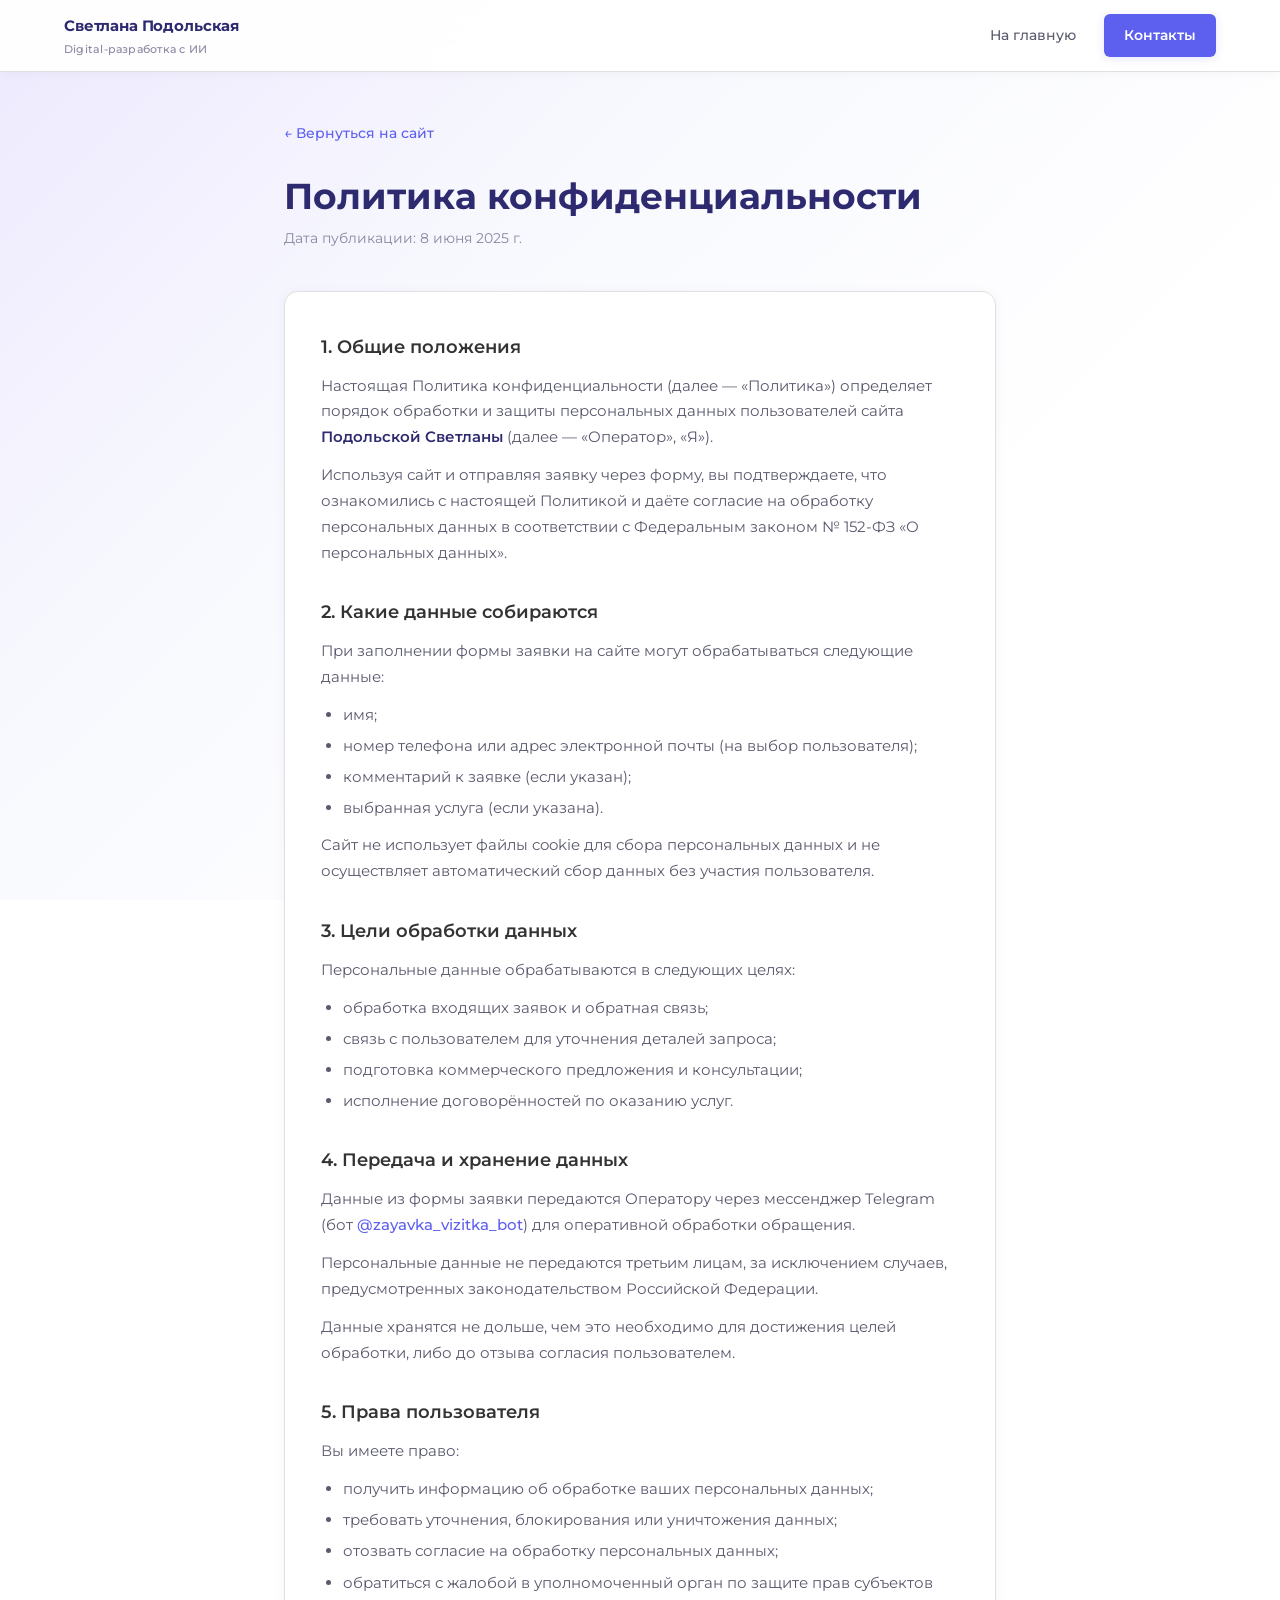
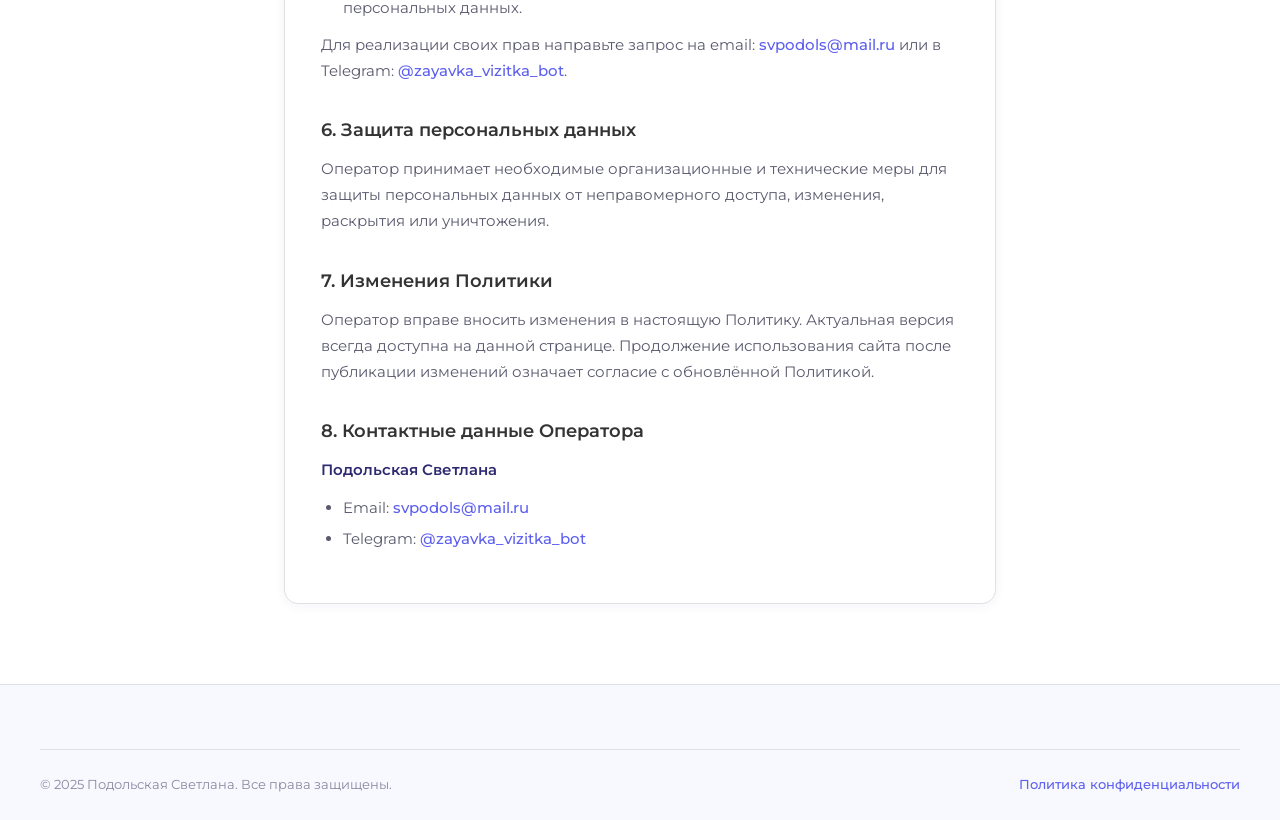
==== commit 6fc609a0: "настройка бота" ====
--- a/privacy.html
+++ b/privacy.html
@@ -77,7 +77,7 @@
           <h2>4. Передача и хранение данных</h2>
           <p>
             Данные из формы заявки передаются Оператору через мессенджер Telegram
-            (бот <a href="https://t.me/managerfilm_bot" target="_blank" rel="noopener">@managerfilm_bot</a>)
+            (бот <a href="https://t.me/zayavka_vizitka_bot" target="_blank" rel="noopener">@zayavka_vizitka_bot</a>)
             для оперативной обработки обращения.
           </p>
           <p>
@@ -102,7 +102,7 @@
           <p>
             Для реализации своих прав направьте запрос на email:
             <a href="mailto:svpodols@mail.ru">svpodols@mail.ru</a>
-            или в Telegram: <a href="https://t.me/managerfilm_bot" target="_blank" rel="noopener">@managerfilm_bot</a>.
+            или в Telegram: <a href="https://t.me/zayavka_vizitka_bot" target="_blank" rel="noopener">@zayavka_vizitka_bot</a>.
           </p>
         </section>
 
@@ -128,7 +128,7 @@
           <p><strong>Подольская Светлана</strong></p>
           <ul>
             <li>Email: <a href="mailto:svpodols@mail.ru">svpodols@mail.ru</a></li>
-            <li>Telegram: <a href="https://t.me/managerfilm_bot" target="_blank" rel="noopener">@managerfilm_bot</a></li>
+            <li>Telegram: <a href="https://t.me/zayavka_vizitka_bot" target="_blank" rel="noopener">@zayavka_vizitka_bot</a></li>
           </ul>
         </section>
       </div>
--- a/styles.css
+++ b/styles.css
@@ -1031,15 +1031,14 @@
 /* ===== Projects ===== */
 .projects__grid {
   display: grid;
-  grid-template-columns: repeat(3, 1fr);
-  gap: 20px;
+  grid-template-columns: repeat(2, 1fr);
+  gap: 24px;
 }
 
 .project-card {
   background: var(--color-surface);
   border: 1px solid var(--color-border);
   border-radius: var(--radius-lg);
-  padding: 28px;
   display: flex;
   flex-direction: column;
   transition: all var(--transition);
@@ -1052,32 +1051,58 @@
   box-shadow: var(--shadow-glow);
 }
 
-.project-card__num {
-  font-size: 3rem;
-  font-weight: 800;
-  color: rgba(139, 92, 246, 0.12);
-  line-height: 1;
-  margin-bottom: -12px;
-  letter-spacing: -0.04em;
+.project-card__media {
+  aspect-ratio: 16 / 10;
+  overflow: hidden;
+  background: var(--color-bg-alt);
+  border-bottom: 1px solid var(--color-border);
+}
+
+.project-card__image {
+  width: 100%;
+  height: 100%;
+  object-fit: cover;
+  object-position: top center;
+  display: block;
+  transition: transform 0.4s ease;
+}
+
+.project-card:hover .project-card__image {
+  transform: scale(1.03);
+}
+
+.project-card--app .project-card__image {
+  object-fit: contain;
+  object-position: center;
+  padding: 16px;
+  background: #f0f2f8;
+}
+
+.project-card__body {
+  padding: 22px 24px 26px;
+  display: flex;
+  flex-direction: column;
+  flex-grow: 1;
 }
 
 .project-card__tag {
   display: inline-block;
   align-self: flex-start;
   padding: 4px 12px;
-  background: rgba(139, 92, 246, 0.1);
-  color: var(--color-accent-light);
+  background: var(--color-accent-soft);
+  color: var(--color-accent);
   font-size: 0.7rem;
   font-weight: 600;
   letter-spacing: 0.06em;
   text-transform: uppercase;
   border-radius: 100px;
-  margin-bottom: 14px;
+  margin-bottom: 12px;
 }
 
 .project-card__title {
   font-size: 1.05rem;
-  font-weight: 600;
+  font-weight: 700;
+  color: var(--color-navy);
   margin-bottom: 10px;
   line-height: 1.35;
 }
@@ -1644,24 +1669,60 @@
   min-height: 80px;
 }
 
-.radio-group {
-  display: flex;
-  gap: 20px;
-}
-
-.radio-label {
-  display: flex;
-  align-items: center;
-  gap: 8px;
-  font-size: 0.95rem;
-  color: var(--color-text-muted);
+.form-field__hint {
+  font-size: 0.85rem;
+  color: var(--color-text-dim);
+  margin-bottom: 10px;
+  line-height: 1.5;
+}
+
+.form-field__hint strong {
+  color: var(--color-text-muted);
+  font-weight: 600;
+}
+
+.contact-toggle {
+  display: grid;
+  grid-template-columns: 1fr 1fr;
+  gap: 0;
+  background: var(--color-bg-alt);
+  border: 1px solid var(--color-border);
+  border-radius: var(--radius-sm);
+  padding: 4px;
+}
+
+.contact-toggle__btn {
+  position: relative;
   cursor: pointer;
 }
 
-.radio-label input {
-  accent-color: var(--color-accent);
-  width: 16px;
-  height: 16px;
+.contact-toggle__btn input {
+  position: absolute;
+  opacity: 0;
+  width: 0;
+  height: 0;
+}
+
+.contact-toggle__btn span {
+  display: block;
+  text-align: center;
+  padding: 10px 16px;
+  font-size: 0.9rem;
+  font-weight: 600;
+  color: var(--color-text-muted);
+  border-radius: 4px;
+  transition: all var(--transition);
+}
+
+.contact-toggle__btn input:checked + span {
+  background: var(--color-surface);
+  color: var(--color-accent);
+  box-shadow: 0 1px 4px rgba(46, 42, 112, 0.08);
+}
+
+.contact-toggle__btn input:focus-visible + span {
+  outline: 2px solid var(--color-accent);
+  outline-offset: 1px;
 }
 
 .form-checkbox {
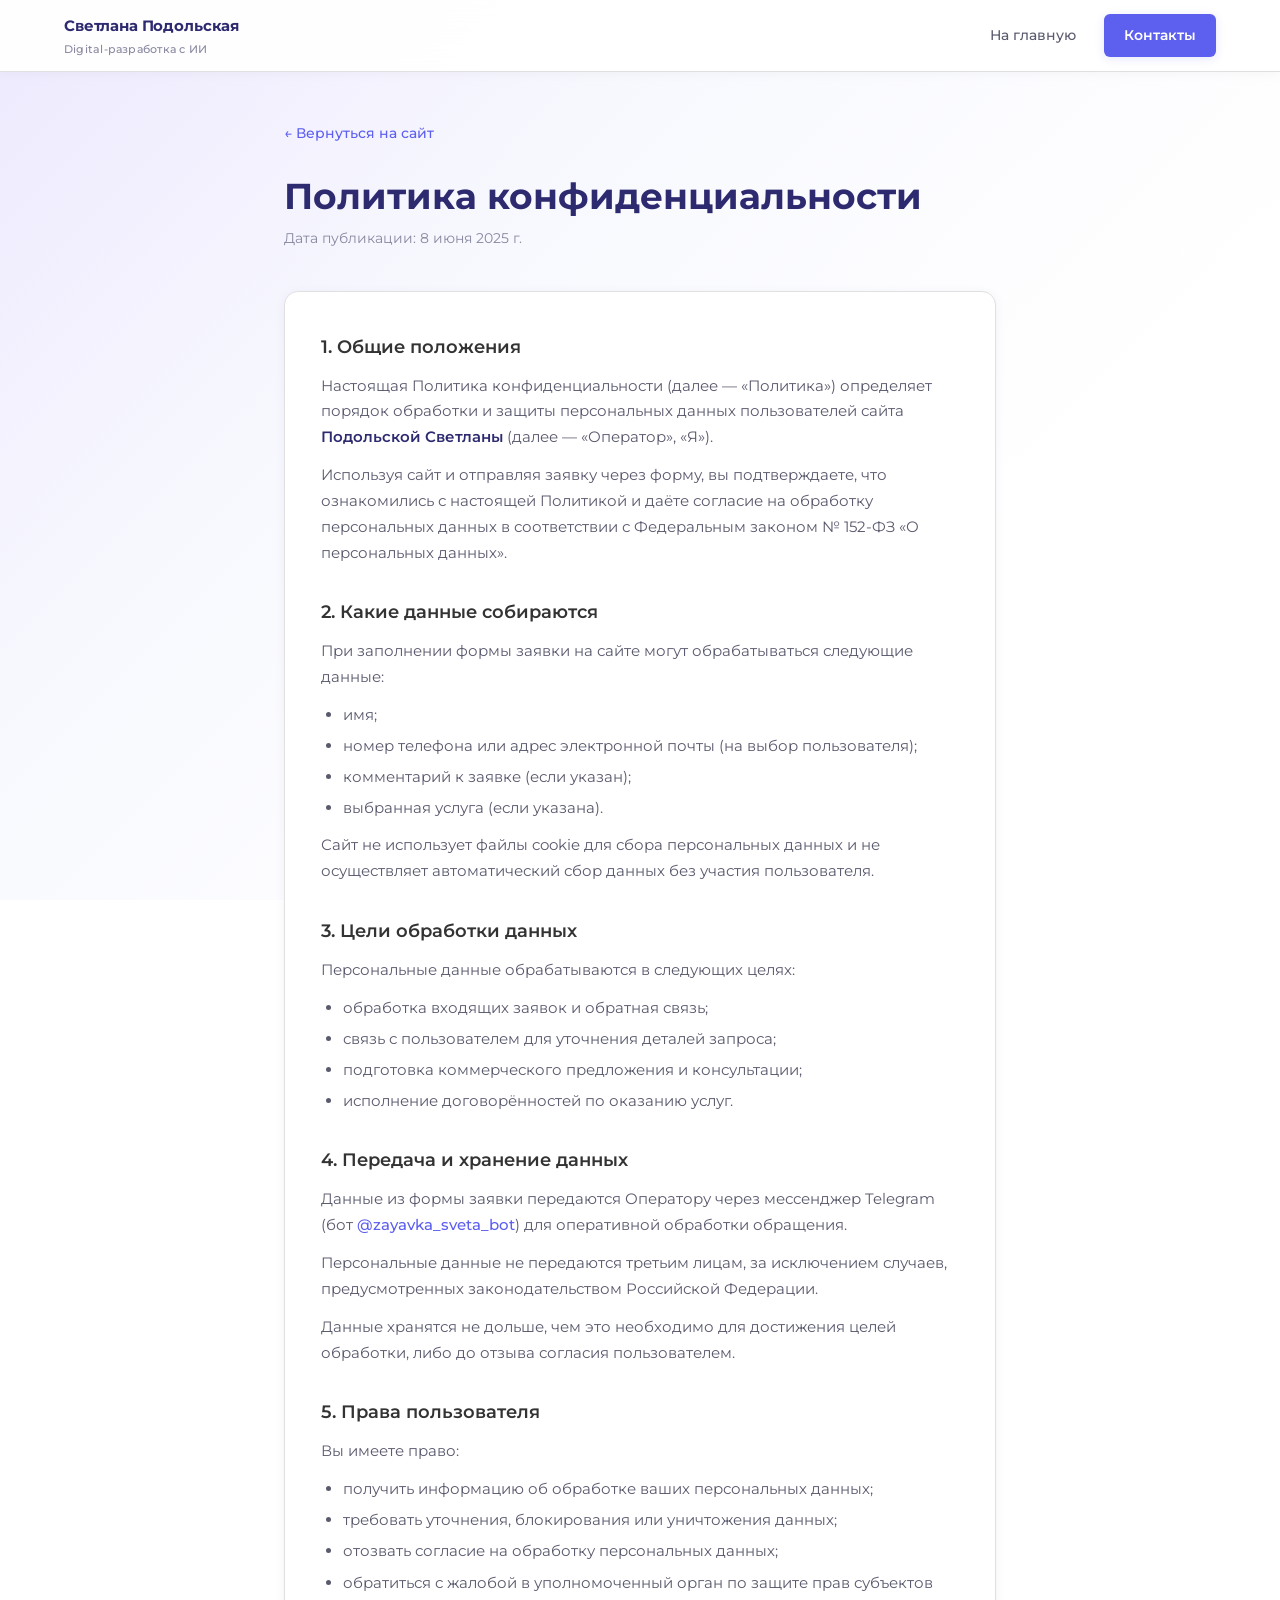
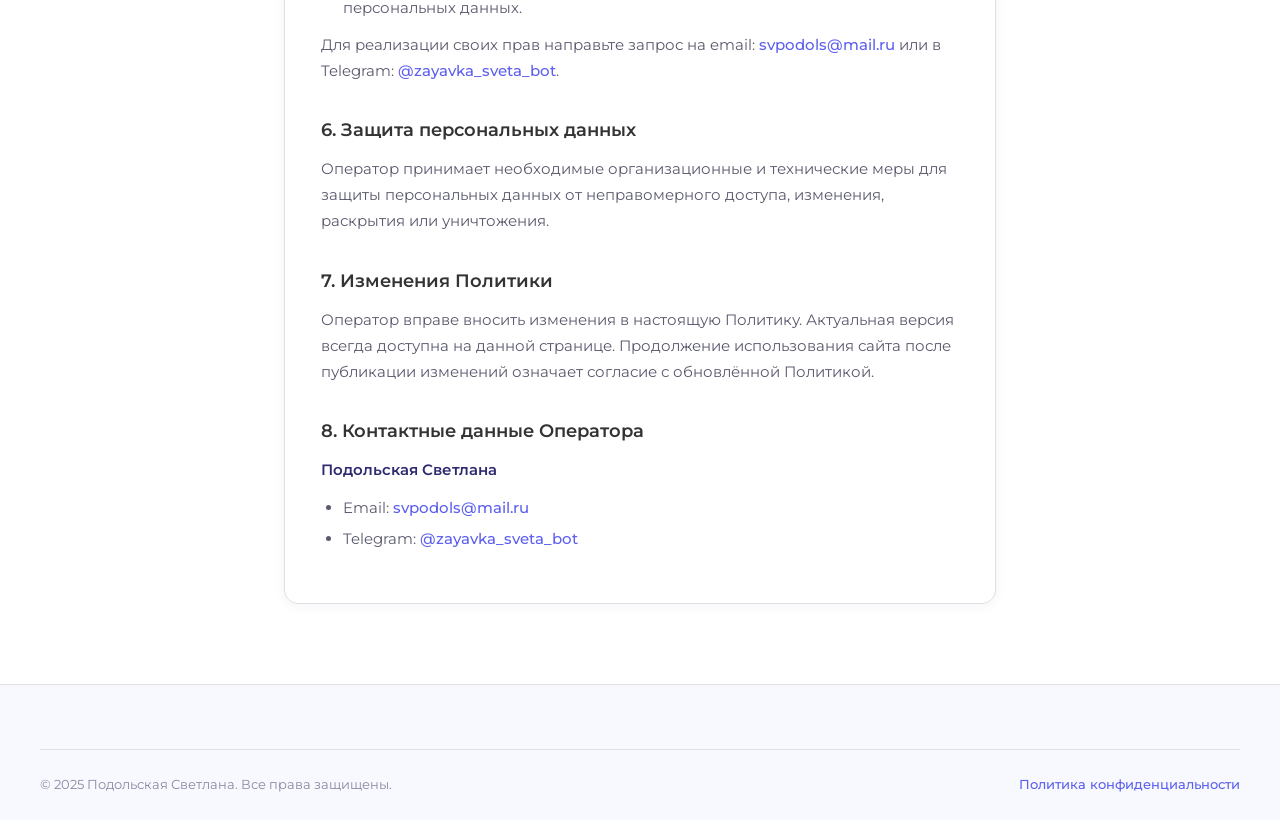
==== commit 1433b283: "перенастройкак бота на другой id" ====
--- a/privacy.html
+++ b/privacy.html
@@ -77,7 +77,7 @@
           <h2>4. Передача и хранение данных</h2>
           <p>
             Данные из формы заявки передаются Оператору через мессенджер Telegram
-            (бот <a href="https://t.me/zayavka_vizitka_bot" target="_blank" rel="noopener">@zayavka_vizitka_bot</a>)
+            (бот <a href="https://t.me/zayavka_sveta_bot" target="_blank" rel="noopener">@zayavka_sveta_bot</a>)
             для оперативной обработки обращения.
           </p>
           <p>
@@ -102,7 +102,7 @@
           <p>
             Для реализации своих прав направьте запрос на email:
             <a href="mailto:svpodols@mail.ru">svpodols@mail.ru</a>
-            или в Telegram: <a href="https://t.me/zayavka_vizitka_bot" target="_blank" rel="noopener">@zayavka_vizitka_bot</a>.
+            или в Telegram: <a href="https://t.me/zayavka_sveta_bot" target="_blank" rel="noopener">@zayavka_sveta_bot</a>.
           </p>
         </section>
 
@@ -128,7 +128,7 @@
           <p><strong>Подольская Светлана</strong></p>
           <ul>
             <li>Email: <a href="mailto:svpodols@mail.ru">svpodols@mail.ru</a></li>
-            <li>Telegram: <a href="https://t.me/zayavka_vizitka_bot" target="_blank" rel="noopener">@zayavka_vizitka_bot</a></li>
+            <li>Telegram: <a href="https://t.me/zayavka_sveta_bot" target="_blank" rel="noopener">@zayavka_sveta_bot</a></li>
           </ul>
         </section>
       </div>
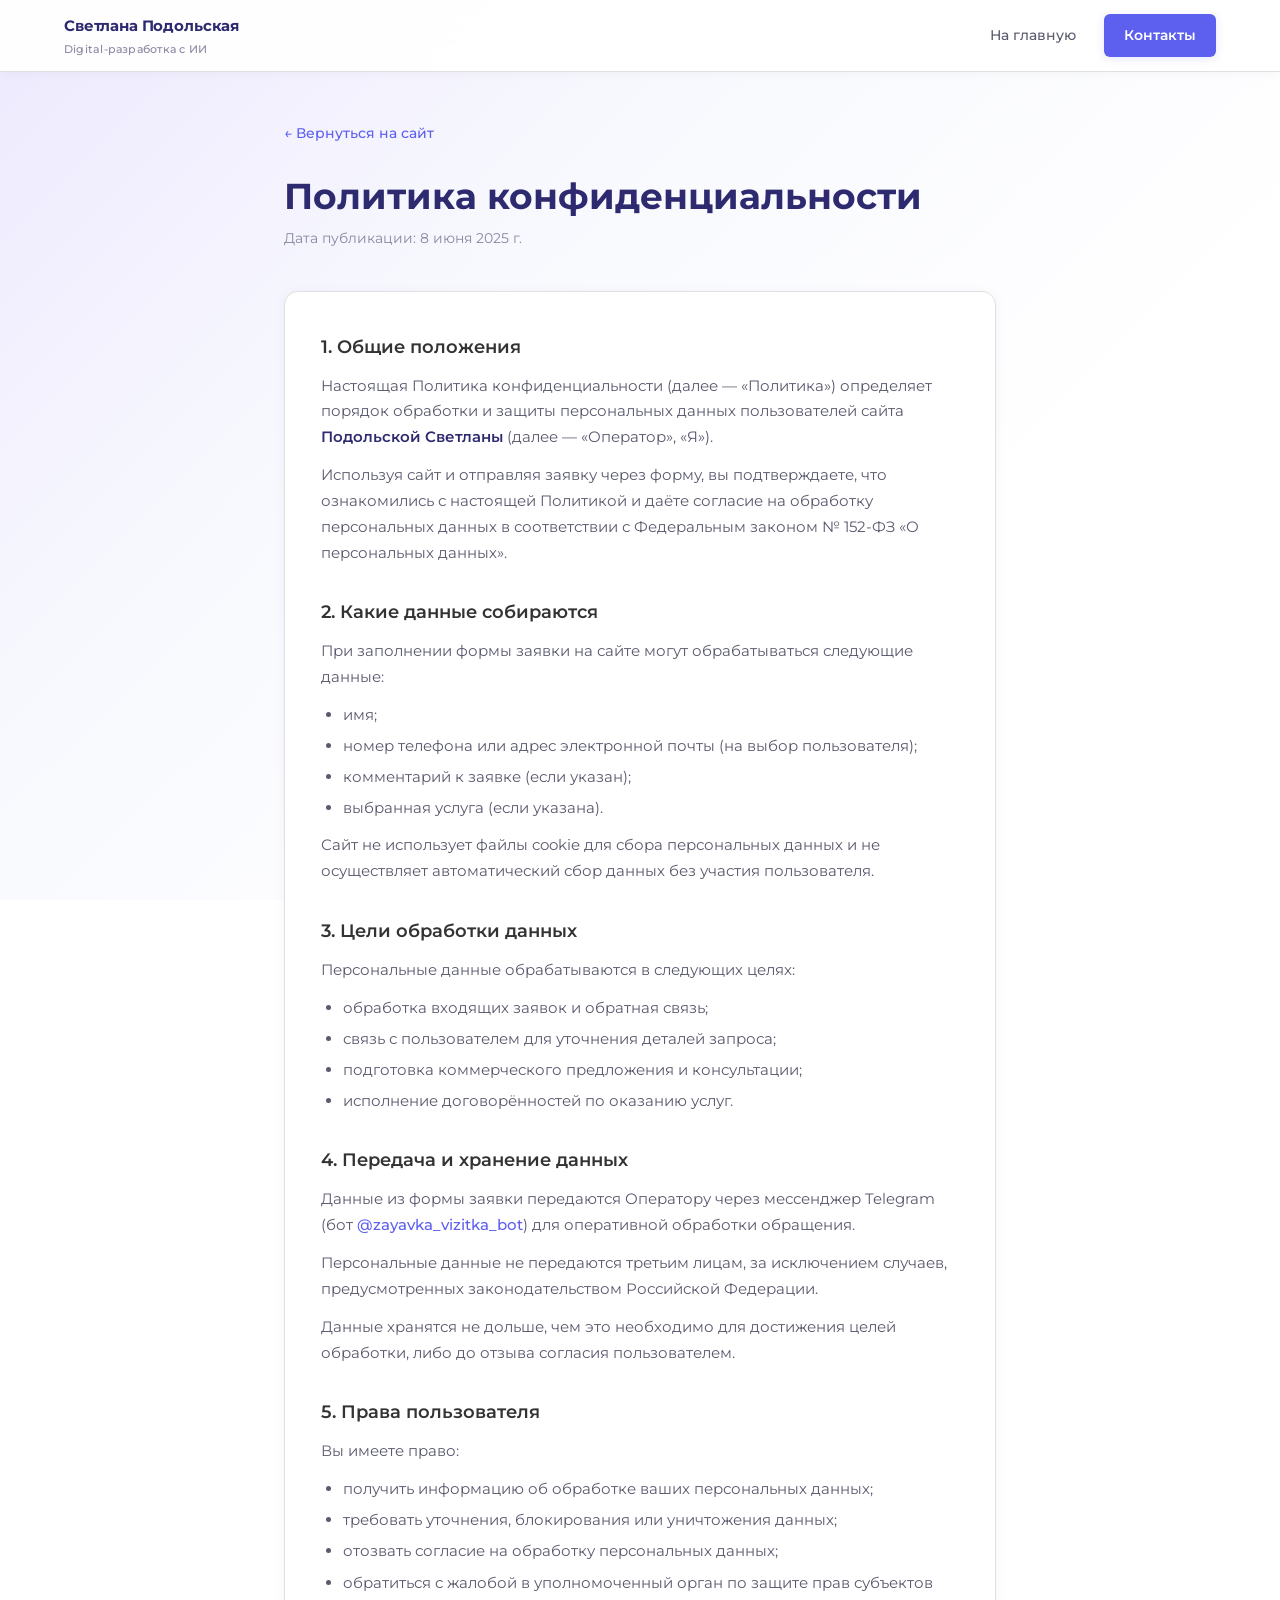
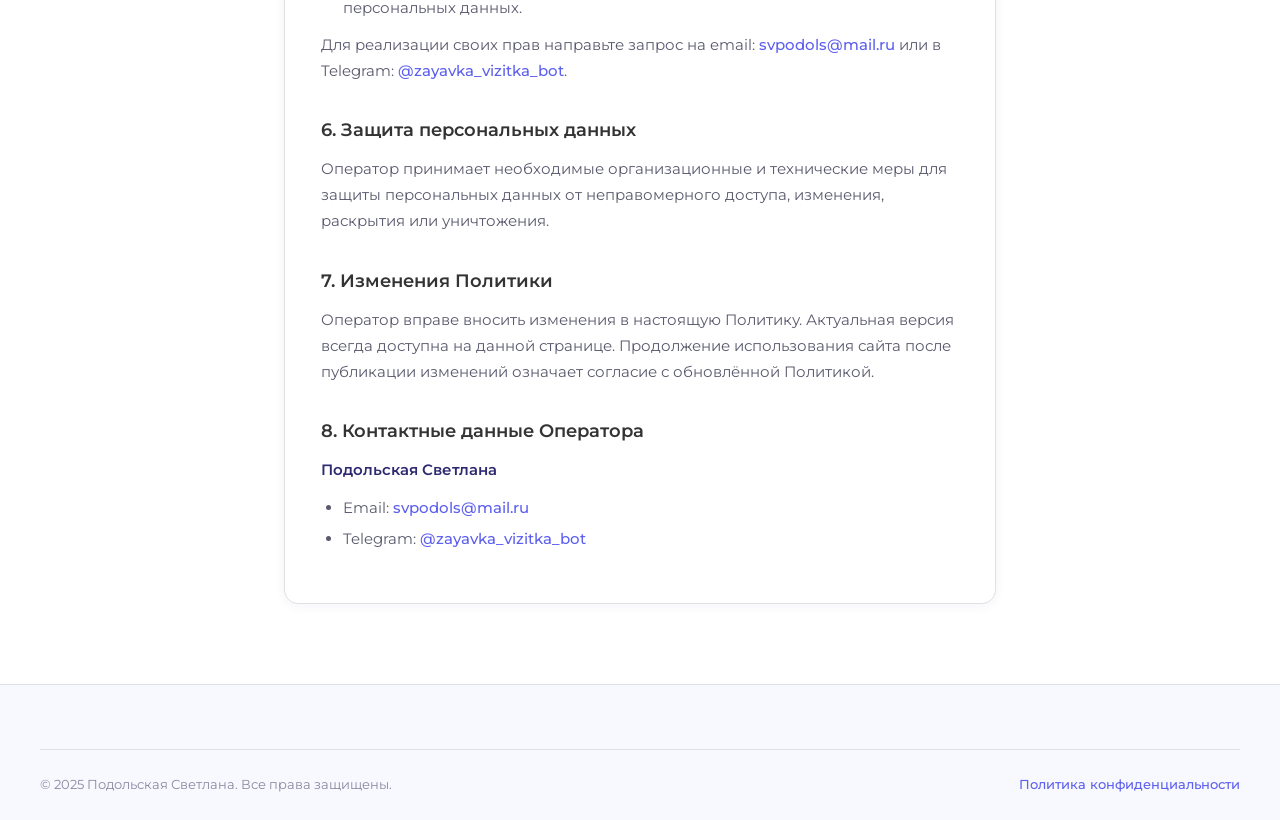
==== commit 7209926b: "обновляли настройки для заявок в Телеграмм" ====
--- a/privacy.html
+++ b/privacy.html
@@ -77,7 +77,7 @@
           <h2>4. Передача и хранение данных</h2>
           <p>
             Данные из формы заявки передаются Оператору через мессенджер Telegram
-            (бот <a href="https://t.me/zayavka_sveta_bot" target="_blank" rel="noopener">@zayavka_sveta_bot</a>)
+            (бот <a href="https://t.me/zayavka_vizitka_bot" target="_blank" rel="noopener">@zayavka_vizitka_bot</a>)
             для оперативной обработки обращения.
           </p>
           <p>
@@ -102,7 +102,7 @@
           <p>
             Для реализации своих прав направьте запрос на email:
             <a href="mailto:svpodols@mail.ru">svpodols@mail.ru</a>
-            или в Telegram: <a href="https://t.me/zayavka_sveta_bot" target="_blank" rel="noopener">@zayavka_sveta_bot</a>.
+            или в Telegram: <a href="https://t.me/zayavka_vizitka_bot" target="_blank" rel="noopener">@zayavka_vizitka_bot</a>.
           </p>
         </section>
 
@@ -128,7 +128,7 @@
           <p><strong>Подольская Светлана</strong></p>
           <ul>
             <li>Email: <a href="mailto:svpodols@mail.ru">svpodols@mail.ru</a></li>
-            <li>Telegram: <a href="https://t.me/zayavka_sveta_bot" target="_blank" rel="noopener">@zayavka_sveta_bot</a></li>
+            <li>Telegram: <a href="https://t.me/zayavka_vizitka_bot" target="_blank" rel="noopener">@zayavka_vizitka_bot</a></li>
           </ul>
         </section>
       </div>
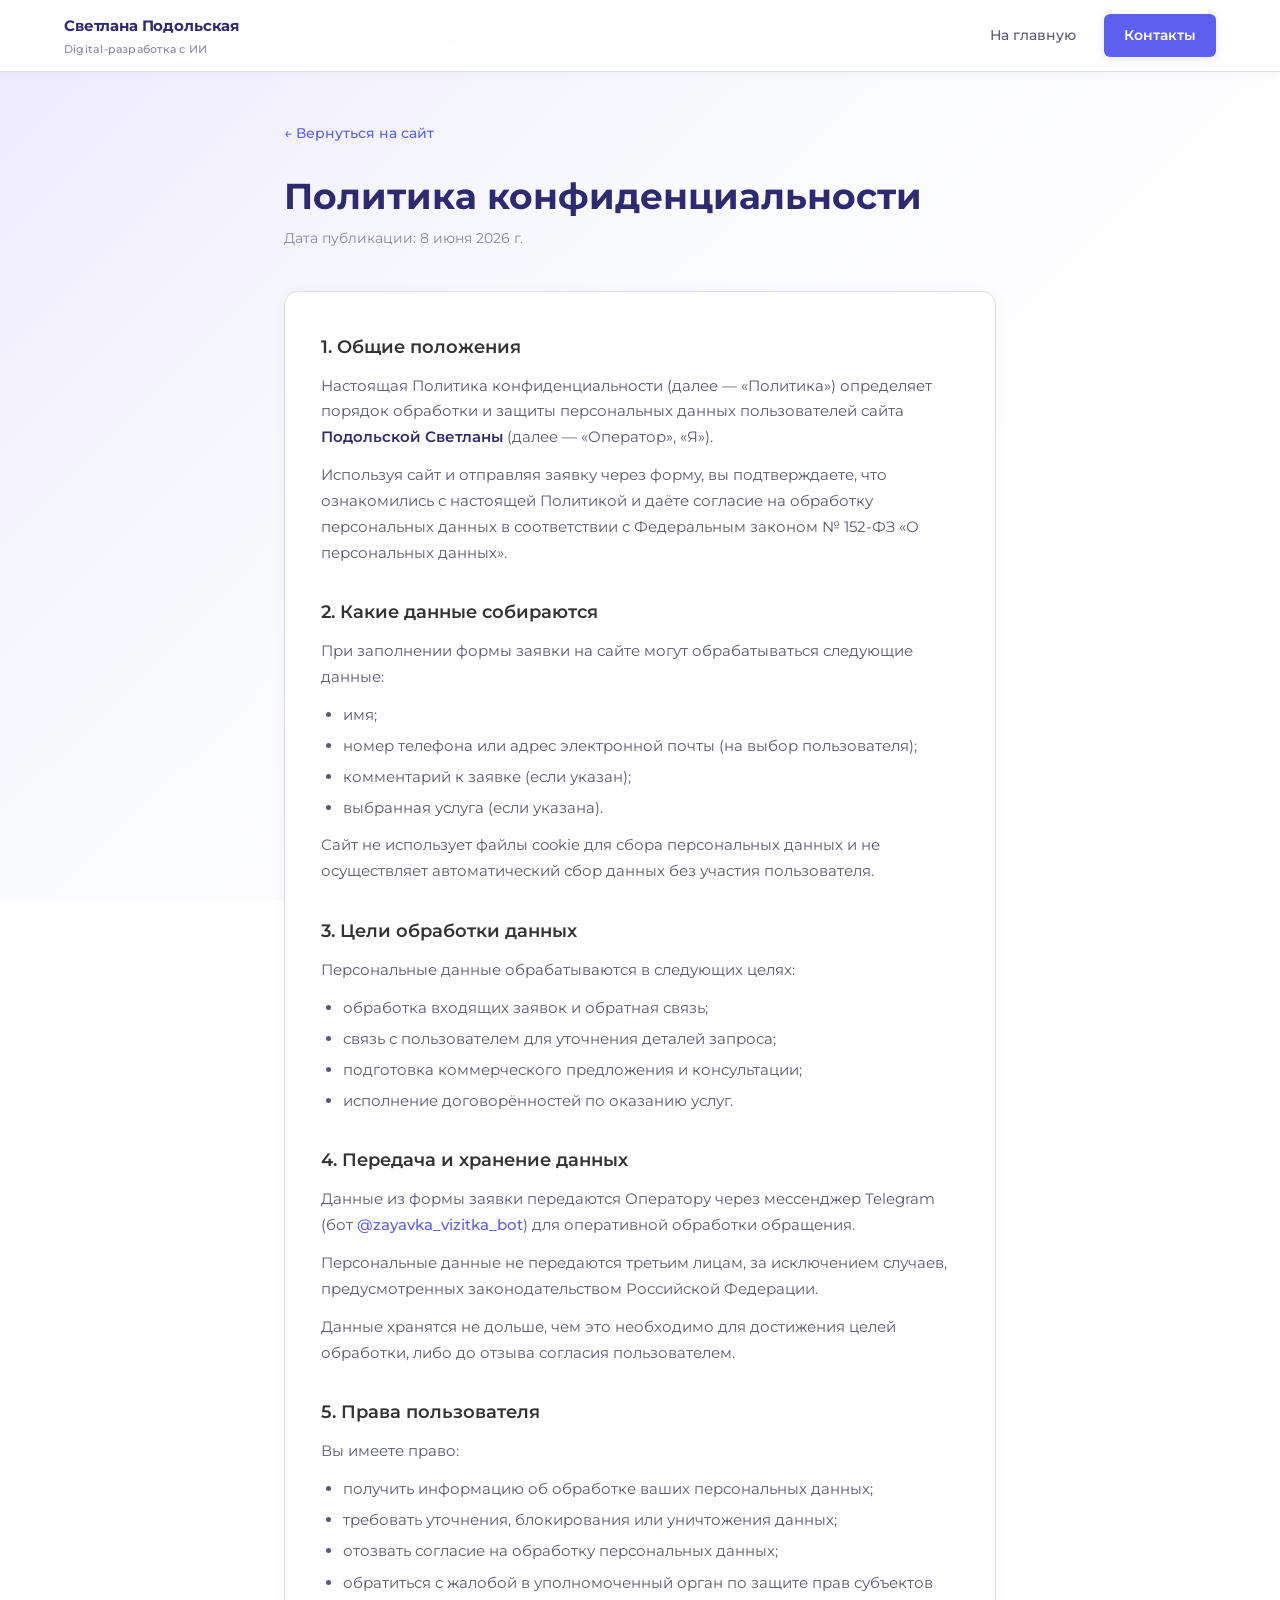
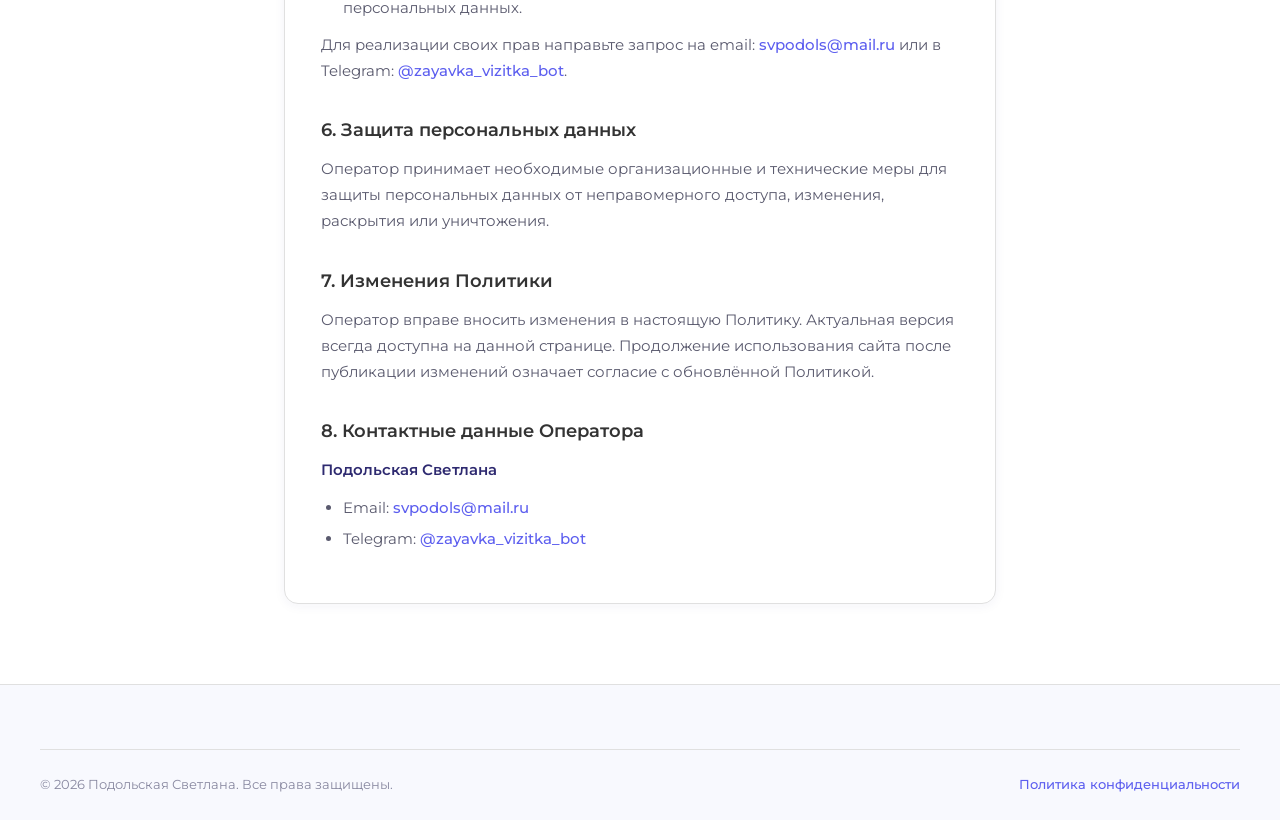
==== commit c02e54c7: "корректировки структуры и дизайна" ====
--- a/privacy.html
+++ b/privacy.html
@@ -30,7 +30,7 @@
       <a href="index.html" class="legal__back">← Вернуться на сайт</a>
 
       <h1 class="legal__title">Политика конфиденциальности</h1>
-      <p class="legal__updated">Дата публикации: 8 июня 2025 г.</p>
+      <p class="legal__updated">Дата публикации: 8 июня 2026 г.</p>
 
       <div class="legal__content">
         <section class="legal__section">
@@ -137,7 +137,7 @@
 
   <footer class="footer">
     <div class="container footer__bottom">
-      <p class="footer__copy">© 2025 Подольская Светлана. Все права защищены.</p>
+      <p class="footer__copy">© 2026 Подольская Светлана. Все права защищены.</p>
       <a href="privacy.html" class="footer__legal-link">Политика конфиденциальности</a>
     </div>
   </footer>
--- a/styles.css
+++ b/styles.css
@@ -896,7 +896,7 @@
 
 .process__grid {
   display: grid;
-  grid-template-columns: repeat(5, 1fr);
+  grid-template-columns: repeat(4, 1fr);
   gap: 16px;
 }
 
@@ -1028,6 +1028,43 @@
   font-size: 0.75rem;
 }
 
+.about__aside {
+  display: flex;
+  flex-direction: column;
+  gap: 24px;
+}
+
+.about__advantages {
+  display: grid;
+  grid-template-columns: 1fr 1fr;
+  gap: 12px;
+}
+
+.about-advantage {
+  background: var(--color-surface);
+  border: 1px solid var(--color-border);
+  border-radius: var(--radius-md);
+  padding: 16px 18px;
+  transition: border-color var(--transition);
+}
+
+.about-advantage:hover {
+  border-color: var(--color-border-accent);
+}
+
+.about-advantage h3 {
+  font-size: 0.85rem;
+  font-weight: 700;
+  color: var(--color-navy);
+  margin-bottom: 6px;
+}
+
+.about-advantage p {
+  font-size: 0.78rem;
+  color: var(--color-text-muted);
+  line-height: 1.5;
+}
+
 /* ===== Projects ===== */
 .projects__grid {
   display: grid;
@@ -1107,12 +1144,31 @@
   line-height: 1.35;
 }
 
+.project-card__task,
+.project-card__result {
+  font-size: 0.82rem;
+  color: var(--color-text-muted);
+  line-height: 1.55;
+  margin-bottom: 8px;
+}
+
+.project-card__task strong,
+.project-card__result strong {
+  color: var(--color-navy);
+  font-weight: 600;
+}
+
 .project-card__text {
   font-size: 0.875rem;
   color: var(--color-text-muted);
   line-height: 1.65;
-  margin-bottom: 16px;
+  margin-bottom: 12px;
   flex-grow: 1;
+}
+
+.project-card__body .btn--text {
+  align-self: flex-start;
+  margin-top: auto;
 }
 
 .project-card__features {
@@ -1261,8 +1317,15 @@
 }
 
 .contact__icon {
-  font-size: 1.4rem;
+  display: flex;
+  align-items: center;
+  justify-content: center;
+  width: 44px;
+  height: 44px;
   flex-shrink: 0;
+  background: var(--color-accent-soft);
+  border-radius: var(--radius-sm);
+  color: var(--color-accent);
 }
 
 .contact__label {
@@ -1283,7 +1346,16 @@
 }
 
 .contact__link:hover {
-  color: var(--color-cyan);
+  color: var(--color-accent-dark);
+}
+
+.contact__link--btn {
+  background: none;
+  border: none;
+  padding: 0;
+  cursor: pointer;
+  font-family: inherit;
+  text-align: left;
 }
 
 .contact__card {
@@ -1790,6 +1862,193 @@
   font-family: var(--font-sans);
 }
 
+/* ===== Section divider ===== */
+.section-divider {
+  height: 1px;
+  max-width: min(720px, 90%);
+  margin: 0 auto;
+  background: linear-gradient(
+    90deg,
+    transparent,
+    var(--color-border-accent) 20%,
+    var(--color-border-accent) 80%,
+    transparent
+  );
+  opacity: 0.7;
+}
+
+/* ===== Pricing strip ===== */
+.pricing-strip {
+  display: grid;
+  grid-template-columns: repeat(6, 1fr);
+  gap: 10px;
+  margin-bottom: 36px;
+}
+
+.pricing-strip__item {
+  display: flex;
+  flex-direction: column;
+  align-items: center;
+  gap: 4px;
+  padding: 14px 10px;
+  background: var(--color-surface);
+  border: 1px solid var(--color-border);
+  border-radius: var(--radius-md);
+  text-align: center;
+  transition: border-color var(--transition), box-shadow var(--transition);
+}
+
+.pricing-strip__item:hover {
+  border-color: var(--color-border-accent);
+  box-shadow: var(--shadow-card);
+}
+
+.pricing-strip__name {
+  font-size: 0.72rem;
+  font-weight: 600;
+  color: var(--color-text-dim);
+  text-transform: uppercase;
+  letter-spacing: 0.04em;
+}
+
+.pricing-strip__price {
+  font-size: 0.9rem;
+  font-weight: 700;
+  color: var(--color-navy);
+}
+
+/* ===== Bot banner ===== */
+.bot-banner {
+  display: flex;
+  align-items: center;
+  justify-content: space-between;
+  gap: 32px;
+  margin-top: 40px;
+  padding: 32px 36px;
+  background: var(--gradient-surface);
+  border: 1px solid var(--color-border-accent);
+  border-radius: var(--radius-xl);
+}
+
+.bot-banner__title {
+  font-size: 1.15rem;
+  font-weight: 700;
+  color: var(--color-navy);
+  margin: 8px 0 10px;
+}
+
+.bot-banner__text {
+  font-size: 0.9rem;
+  color: var(--color-text-muted);
+  line-height: 1.65;
+  margin-bottom: 14px;
+  max-width: 52ch;
+}
+
+.bot-banner__list {
+  display: flex;
+  flex-wrap: wrap;
+  gap: 8px 16px;
+}
+
+.bot-banner__list li {
+  font-size: 0.82rem;
+  color: var(--color-text-muted);
+  padding-left: 14px;
+  position: relative;
+}
+
+.bot-banner__list li::before {
+  content: '✓';
+  position: absolute;
+  left: 0;
+  color: var(--color-accent);
+  font-size: 0.75rem;
+  font-weight: 700;
+}
+
+.bot-banner .btn {
+  flex-shrink: 0;
+}
+
+/* ===== Testimonials ===== */
+.testimonials {
+  background: var(--color-bg-alt);
+}
+
+.testimonials__grid {
+  display: grid;
+  grid-template-columns: repeat(3, 1fr);
+  gap: 20px;
+}
+
+.testimonial-card {
+  background: var(--color-surface);
+  border: 1px solid var(--color-border);
+  border-radius: var(--radius-lg);
+  padding: 28px 24px;
+  transition: border-color var(--transition), transform var(--transition);
+}
+
+.testimonial-card:hover {
+  border-color: var(--color-border-accent);
+  transform: translateY(-2px);
+}
+
+.testimonial-card__text {
+  font-size: 0.92rem;
+  color: var(--color-text-muted);
+  line-height: 1.7;
+  margin-bottom: 18px;
+  font-style: italic;
+}
+
+.testimonial-card__author {
+  font-size: 0.8rem;
+  font-weight: 600;
+  color: var(--color-navy);
+}
+
+/* ===== Scroll reveal ===== */
+.reveal {
+  opacity: 0;
+  transform: translateY(22px);
+  transition: opacity 0.55s ease, transform 0.55s ease;
+}
+
+.reveal--visible {
+  opacity: 1;
+  transform: none;
+}
+
+/* ===== Sticky CTA ===== */
+.sticky-cta {
+  position: fixed;
+  bottom: 0;
+  left: 0;
+  right: 0;
+  z-index: 90;
+  padding: 12px 20px calc(12px + env(safe-area-inset-bottom, 0px));
+  background: rgba(255, 255, 255, 0.96);
+  border-top: 1px solid var(--color-border);
+  backdrop-filter: blur(10px);
+  -webkit-backdrop-filter: blur(10px);
+  transform: translateY(110%);
+  transition: transform 0.3s ease;
+  pointer-events: none;
+}
+
+.sticky-cta--visible {
+  transform: translateY(0);
+  pointer-events: all;
+}
+
+@media (min-width: 961px) {
+  .sticky-cta {
+    display: none;
+  }
+}
+
 /* ===== Responsive ===== */
 @media (max-width: 1100px) {
   .services__grid {
@@ -1797,7 +2056,15 @@
   }
 
   .process__grid {
+    grid-template-columns: repeat(2, 1fr);
+  }
+
+  .pricing-strip {
     grid-template-columns: repeat(3, 1fr);
+  }
+
+  .testimonials__grid {
+    grid-template-columns: repeat(2, 1fr);
   }
 }
 
@@ -1929,6 +2196,28 @@
     gap: 28px;
   }
 
+  .pricing-strip {
+    grid-template-columns: repeat(2, 1fr);
+  }
+
+  .bot-banner {
+    flex-direction: column;
+    align-items: stretch;
+    padding: 28px 24px;
+  }
+
+  .bot-banner .btn {
+    width: 100%;
+  }
+
+  .testimonials__grid {
+    grid-template-columns: 1fr;
+  }
+
+  .about__advantages {
+    grid-template-columns: 1fr;
+  }
+
   .services-table th,
   .services-table td {
     padding: 12px 14px;
